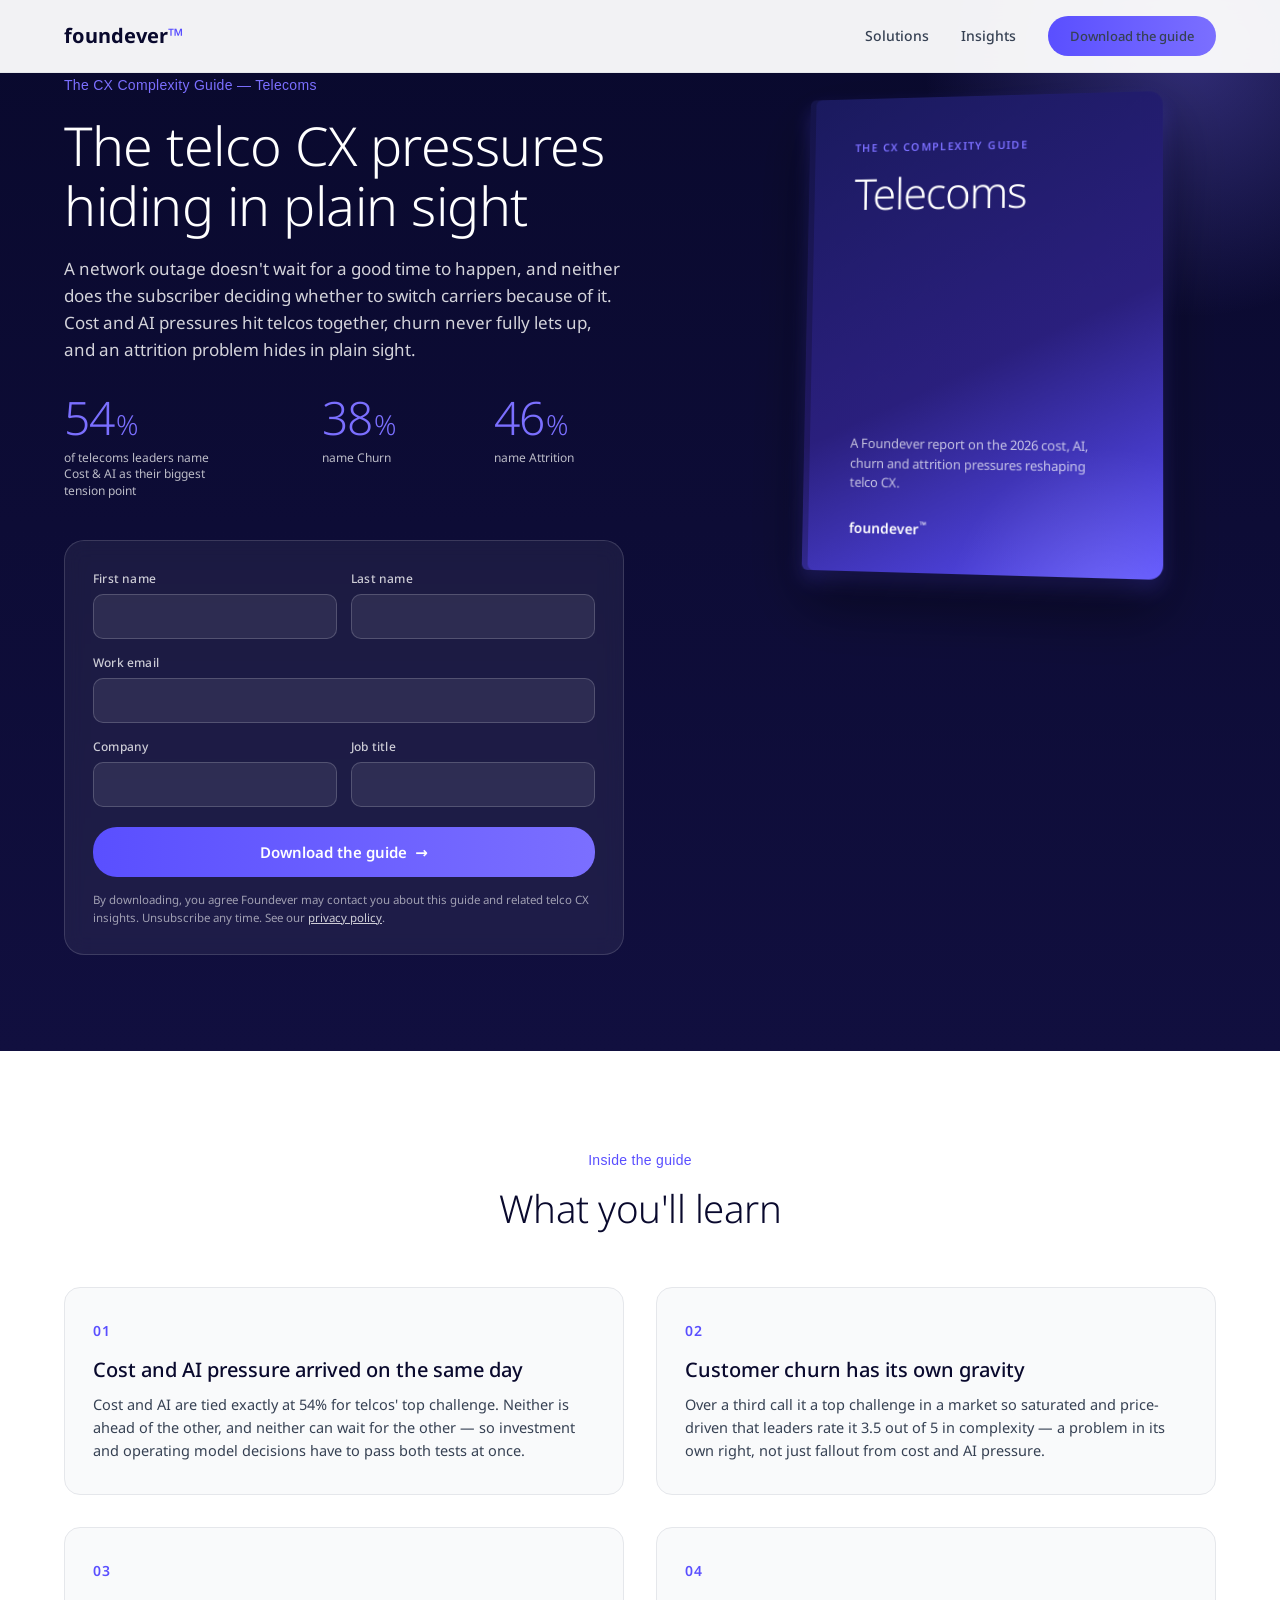
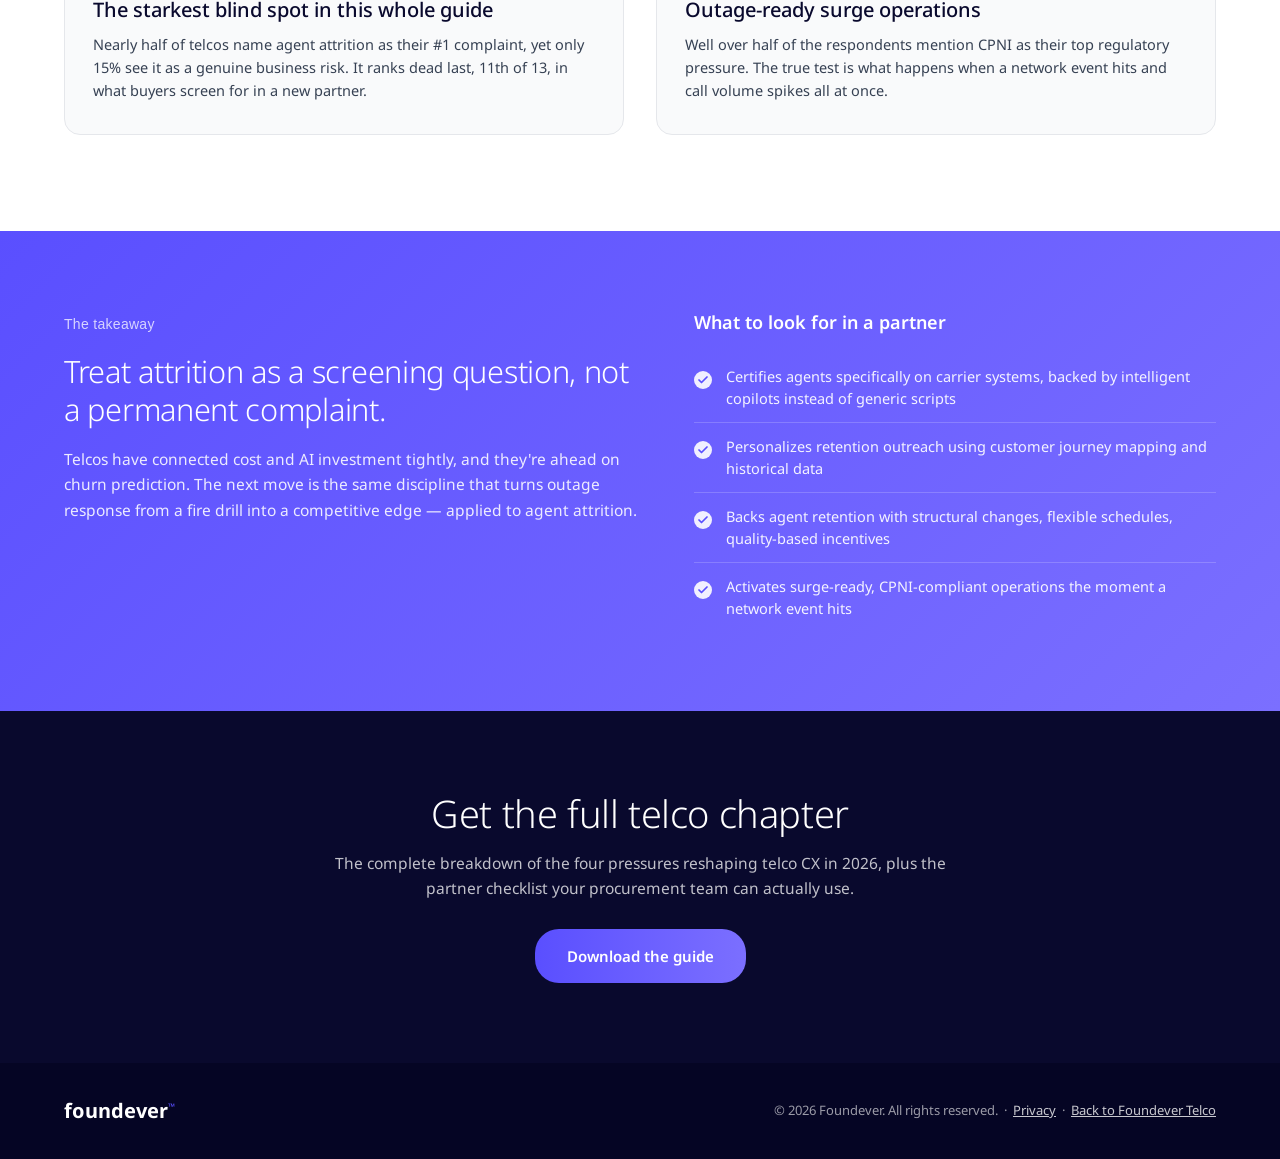
==== guide/index.html @ 36f8e13f "Add /guide/ lead-gen landing page Standalone ebook-style page at /guide/, modeled on perk.com/ebooks" ====
<!DOCTYPE html>
<html lang="en">
<head>
  <meta charset="UTF-8">
  <meta name="viewport" content="width=device-width, initial-scale=1.0">
  <title>The CX Complexity Guide: Telecoms | Foundever</title>
  <meta name="description" content="Download the telecoms chapter of the Foundever CX Complexity Guide — the cost, AI, churn and attrition pressures hiding in plain sight, and what to look for in a CX partner.">

  <link rel="preconnect" href="https://fonts.googleapis.com">
  <link rel="preconnect" href="https://fonts.gstatic.com" crossorigin>
  <link href="https://fonts.googleapis.com/css2?family=Noto+Sans:wght@300;400;500;600;700;800;900&display=swap" rel="stylesheet">
  <link rel="stylesheet" href="../styles.css?v=22">
  <link rel="stylesheet" href="guide.css?v=1">
</head>
<body class="guide-page">

  <!-- Header -->
  <header class="site-header">
    <div class="container">
      <div class="logo"><a href="../">foundever<span>&trade;</span></a></div>
      <nav class="nav-links">
        <a href="../#solutions">Solutions</a>
        <a href="../#insights">Insights</a>
        <a href="#form" class="btn btn-primary" style="padding:10px 22px; font-size:13px;">Download the guide</a>
      </nav>
    </div>
  </header>

  <!-- Hero: split (text + form left, cover right) -->
  <section class="guide-hero">
    <div class="container">
      <div class="guide-hero-grid">

        <div class="guide-hero-text">
          <span class="eyebrow">The CX Complexity Guide — Telecoms</span>
          <h1>The telco CX pressures hiding in plain sight</h1>
          <p class="guide-hero-lede">A network outage doesn't wait for a good time to happen, and neither does the subscriber deciding whether to switch carriers because of it. Cost and AI pressures hit telcos together, churn never fully lets up, and an attrition problem hides in plain sight.</p>

          <div class="guide-stats">
            <div class="guide-stat">
              <div class="guide-stat-num">54<span>%</span></div>
              <div class="guide-stat-lbl">of telecoms leaders name Cost &amp; AI as their biggest tension point</div>
            </div>
            <div class="guide-stat">
              <div class="guide-stat-num">38<span>%</span></div>
              <div class="guide-stat-lbl">name Churn</div>
            </div>
            <div class="guide-stat">
              <div class="guide-stat-num">46<span>%</span></div>
              <div class="guide-stat-lbl">name Attrition</div>
            </div>
          </div>

          <form id="form" class="guide-form" onsubmit="return window.handleGuideSubmit(event);">
            <div class="guide-form-row">
              <label>
                <span>First name</span>
                <input type="text" name="first_name" required autocomplete="given-name">
              </label>
              <label>
                <span>Last name</span>
                <input type="text" name="last_name" required autocomplete="family-name">
              </label>
            </div>
            <label>
              <span>Work email</span>
              <input type="email" name="email" required autocomplete="email">
            </label>
            <div class="guide-form-row">
              <label>
                <span>Company</span>
                <input type="text" name="company" required autocomplete="organization">
              </label>
              <label>
                <span>Job title</span>
                <input type="text" name="title" autocomplete="organization-title">
              </label>
            </div>
            <button type="submit" class="btn btn-primary guide-submit">
              Download the guide
              <span class="guide-submit-arrow">&rarr;</span>
            </button>
            <p class="guide-consent">By downloading, you agree Foundever may contact you about this guide and related telco CX insights. Unsubscribe any time. See our <a href="https://foundever.com/privacy-policy/" target="_blank" rel="noopener">privacy policy</a>.</p>
          </form>

        </div>

        <aside class="guide-cover" aria-hidden="true">
          <div class="guide-cover-stack">
            <div class="guide-cover-art">
              <div class="guide-cover-eyebrow">The CX Complexity Guide</div>
              <div class="guide-cover-title">Telecoms</div>
              <div class="guide-cover-sub">A Foundever report on the 2026 cost, AI, churn and attrition pressures reshaping telco CX.</div>
              <div class="guide-cover-brand">foundever<span>&trade;</span></div>
            </div>
            <div class="guide-cover-shadow"></div>
          </div>
        </aside>

      </div>
    </div>
  </section>

  <!-- Inside the guide -->
  <section class="guide-inside">
    <div class="container">
      <div class="guide-inside-head">
        <span class="eyebrow">Inside the guide</span>
        <h2>What you'll learn</h2>
      </div>
      <div class="guide-inside-grid">

        <article class="guide-pillar">
          <div class="guide-pillar-num">01</div>
          <h3>Cost and AI pressure arrived on the same day</h3>
          <p>Cost and AI are tied exactly at 54% for telcos' top challenge. Neither is ahead of the other, and neither can wait for the other &mdash; so investment and operating model decisions have to pass both tests at once.</p>
        </article>

        <article class="guide-pillar">
          <div class="guide-pillar-num">02</div>
          <h3>Customer churn has its own gravity</h3>
          <p>Over a third call it a top challenge in a market so saturated and price-driven that leaders rate it 3.5 out of 5 in complexity &mdash; a problem in its own right, not just fallout from cost and AI pressure.</p>
        </article>

        <article class="guide-pillar">
          <div class="guide-pillar-num">03</div>
          <h3>The starkest blind spot in this whole guide</h3>
          <p>Nearly half of telcos name agent attrition as their #1 complaint, yet only 15% see it as a genuine business risk. It ranks dead last, 11th of 13, in what buyers screen for in a new partner.</p>
        </article>

        <article class="guide-pillar">
          <div class="guide-pillar-num">04</div>
          <h3>Outage-ready surge operations</h3>
          <p>Well over half of the respondents mention CPNI as their top regulatory pressure. The true test is what happens when a network event hits and call volume spikes all at once.</p>
        </article>

      </div>
    </div>
  </section>

  <!-- Takeaway -->
  <section class="guide-takeaway">
    <div class="container">
      <div class="guide-takeaway-grid">

        <div class="guide-takeaway-left">
          <span class="eyebrow">The takeaway</span>
          <h2>Treat attrition as a screening question, not a permanent complaint.</h2>
          <p>Telcos have connected cost and AI investment tightly, and they're ahead on churn prediction. The next move is the same discipline that turns outage response from a fire drill into a competitive edge &mdash; applied to agent attrition.</p>
        </div>

        <div class="guide-takeaway-right">
          <h3>What to look for in a partner</h3>
          <ul class="guide-check-list">
            <li>Certifies agents specifically on carrier systems, backed by intelligent copilots instead of generic scripts</li>
            <li>Personalizes retention outreach using customer journey mapping and historical data</li>
            <li>Backs agent retention with structural changes, flexible schedules, quality-based incentives</li>
            <li>Activates surge-ready, CPNI-compliant operations the moment a network event hits</li>
          </ul>
        </div>

      </div>
    </div>
  </section>

  <!-- Final CTA -->
  <section class="guide-final-cta">
    <div class="container">
      <div class="guide-final-cta-inner">
        <h2>Get the full telco chapter</h2>
        <p>The complete breakdown of the four pressures reshaping telco CX in 2026, plus the partner checklist your procurement team can actually use.</p>
        <a href="#form" class="btn btn-primary guide-final-btn">Download the guide</a>
      </div>
    </div>
  </section>

  <footer class="guide-footer">
    <div class="container">
      <div class="logo">foundever<span>&trade;</span></div>
      <p>&copy; 2026 Foundever. All rights reserved. &nbsp;&middot;&nbsp; <a href="https://foundever.com/privacy-policy/" target="_blank" rel="noopener">Privacy</a> &nbsp;&middot;&nbsp; <a href="../">Back to Foundever Telco</a></p>
    </div>
  </footer>

  <script>
    // Placeholder submit handler. Replace with real capture (HubSpot, Formspree, etc.)
    // when the lead-capture endpoint is ready.
    window.handleGuideSubmit = function(e){
      e.preventDefault();
      var form = e.target;
      var btn = form.querySelector('.guide-submit');
      btn.disabled = true;
      btn.textContent = 'Preparing your download...';
      setTimeout(function(){
        // Trigger PDF download. Swap the path below for the real asset once it's uploaded.
        var a = document.createElement('a');
        a.href = '../assets/foundever-telco-cx-complexity-guide.pdf';
        a.download = 'Foundever-Telco-CX-Complexity-Guide.pdf';
        document.body.appendChild(a);
        a.click();
        a.remove();
        btn.textContent = 'Downloaded ✓';
        setTimeout(function(){
          btn.disabled = false;
          btn.innerHTML = 'Download the guide <span class="guide-submit-arrow">&rarr;</span>';
        }, 2500);
      }, 400);
      return false;
    };

    // Smooth scroll for in-page anchors
    document.querySelectorAll('a[href^="#"]').forEach(function(link){
      link.addEventListener('click', function(e){
        var t = document.querySelector(link.getAttribute('href'));
        if (t) { e.preventDefault(); t.scrollIntoView({behavior:'smooth', block:'start'}); }
      });
    });
  </script>

</body>
</html>
---- styles.css ----
/* ===== TOKENS ===== */
:root {
  --dark-navy: #09092D;
  --dark-navy-mid: #1A1E3F;
  --purple: #5A4FFF;
  --purple-light: #7B6FFF;
  --purple-bg: rgba(90, 79, 255, 0.1);
  --gray-bg: #F3F4F6;
  --gray-bg-alt: #F9FAFB;
  --gray-medium: #E5E7EB;
  --gray-text: #364153;
  --gray-icon: #4A5565;
  --white: #FFFFFF;
  --radius-card: 16px;
  --radius-btn: 24px;
  --radius-tag: 20px;
  --shadow-card: 0 4px 6px rgba(0,0,0,0.07), 0 10px 15px rgba(0,0,0,0.05);
  --max-width: 996px;
  --font: 'Foundever Sans', 'Noto Sans', 'Calibri', system-ui, -apple-system, sans-serif;
}

/* ===== RESET & BASE ===== */
*, *::before, *::after { box-sizing: border-box; margin: 0; padding: 0; }

html { scroll-behavior: smooth; }

body {
  font-family: var(--font);
  font-size: 16px;
  line-height: 1.6;
  color: var(--gray-text);
  background: var(--white);
  -webkit-font-smoothing: antialiased;
}

img { max-width: 100%; display: block; }
a { color: inherit; text-decoration: none; }
ul { list-style: none; }

.container {
  max-width: var(--max-width);
  margin: 0 auto;
  padding: 0 24px;
}

/* ===== TYPOGRAPHY ===== */
.eyebrow {
  display: inline-block;
  font-family: 'Avenir', 'Avenir Next', 'Nunito', sans-serif;
  font-size: 14px;
  font-weight: 400;
  letter-spacing: 0.3px;
  color: var(--purple);
  margin-bottom: 16px;
  border: none !important;
  background: none !important;
  padding: 0 !important;
  border-radius: 0 !important;
}

h1 { font-size: 44px; font-weight: 800; line-height: 1.1; letter-spacing: -0.5px; }
h2 { font-size: 34px; font-weight: 700; line-height: 1.2; letter-spacing: -0.3px; }
h3 { font-size: 22px; font-weight: 700; line-height: 1.3; }
h4 { font-size: 18px; font-weight: 700; line-height: 1.4; }

.accent {
  background: linear-gradient(90deg, var(--purple), var(--purple-light));
  -webkit-background-clip: text;
  -webkit-text-fill-color: transparent;
  background-clip: text;
}

.placeholder {
  background: rgba(255, 220, 50, 0.25);
  padding: 0 4px;
  border-radius: 3px;
}

/* ===== BUTTONS ===== */
.btn {
  display: inline-flex;
  align-items: center;
  gap: 8px;
  font-family: var(--font);
  font-size: 15px;
  font-weight: 600;
  border: none;
  border-radius: var(--radius-btn);
  padding: 14px 28px;
  cursor: pointer;
  transition: opacity 0.2s, transform 0.2s;
}
.btn:hover { opacity: 0.9; transform: translateY(-1px); }

.btn-primary {
  background: linear-gradient(90deg, var(--purple), var(--purple-light));
  color: var(--white);
}

.btn-outline {
  background: transparent;
  color: var(--white);
  border: 1.5px solid var(--white);
}

.btn-ghost {
  background: rgba(255,255,255,0.08);
  color: var(--white);
  border: 1.5px solid rgba(255,255,255,0.18);
  backdrop-filter: blur(6px);
}
.btn-ghost:hover {
  background: rgba(255,255,255,0.14);
  border-color: rgba(255,255,255,0.3);
  opacity: 1;
}

.hero-cta-group {
  display: flex;
  align-items: center;
  gap: 12px;
  flex-wrap: wrap;
}

.btn-outline-dark {
  background: transparent;
  color: var(--gray-text);
  border: 1.5px solid var(--gray-medium);
}

/* Dark-fill pill (Let's talk on dark or light bg) */
.btn-dark {
  background: var(--dark-navy);
  color: var(--white);
  border: 1px solid rgba(255,255,255,0.10);
  padding: 12px 24px;
  font-size: 14px;
}
.btn-dark:hover { background: var(--dark-navy-mid); opacity: 1; }

.btn .arrow { transition: transform 0.2s; }
.btn:hover .arrow { transform: translateX(3px); }

/* ===== HEADER / NAV ===== */
.site-header {
  position: fixed;
  top: 0;
  left: 0;
  right: 0;
  z-index: 100;
  height: 73px;
  background: rgba(255,255,255,0.95);
  backdrop-filter: blur(12px);
  border-bottom: 1px solid var(--gray-medium);
  display: flex;
  align-items: center;
}

.site-header .container {
  display: flex;
  align-items: center;
  justify-content: space-between;
  width: 100%;
}

.logo {
  font-size: 20px;
  font-weight: 700;
  color: var(--dark-navy);
}

.logo span { color: var(--purple); }

.nav-links {
  display: flex;
  gap: 32px;
  align-items: center;
}

.nav-links a {
  font-size: 14px;
  font-weight: 500;
  color: var(--gray-text);
  transition: color 0.2s;
}
.nav-links a:hover { color: var(--purple); }

/* ===== HERO ===== */
.hero {
  position: relative;
  min-height: 620px;
  height: 80vh;
  max-height: 780px;
  display: flex;
  align-items: center;
  overflow: hidden;
  border-radius: 0;
  padding: 120px 0 80px;
}

/* Full-bleed background image */
.hero-bg {
  position: absolute;
  inset: 0;
  z-index: 0;
}

.hero-bg img {
  width: 100%;
  height: 100%;
  object-fit: cover;
  object-position: center center;
  display: block;
}

/* Gradient overlay — dark left, transparent right */
.hero-overlay {
  position: absolute;
  inset: 0;
  background: linear-gradient(
    90deg,
    rgba(9, 9, 45, 0.92) 0%,
    rgba(9, 9, 45, 0.75) 45%,
    rgba(9, 9, 45, 0.2) 100%
  );
}

.hero-content {
  position: relative;
  z-index: 1;
  max-width: 560px;
  margin-left: 0;
}

.hero .container {
  width: 100%;
  max-width: 1100px;
  margin-left: auto;
  margin-right: auto;
}

.hero .eyebrow {
  color: var(--purple-light);
  margin-bottom: 20px;
}

.hero-eyebrow {
  color: rgba(255,255,255,0.75) !important;
}

.hero-heading-block {
  display: block;
  margin-bottom: 24px;
}

.hero h1 {
  color: var(--white);
  font-size: clamp(36px, 5vw, 56px);
  font-weight: 800;
  line-height: 1.05;
  margin-bottom: 0;
  letter-spacing: -1px;
}

.hero-h2 {
  color: rgba(255,255,255,0.7);
  font-size: clamp(24px, 3vw, 36px);
  font-weight: 400;
  line-height: 1.15;
  margin-bottom: 24px;
  letter-spacing: -0.5px;
}

.hero p {
  color: rgba(255,255,255,0.7);
  font-size: 17px;
  margin-bottom: 36px;
  line-height: 1.7;
  max-width: 480px;
}

/* Hero microcopy below CTA */
.hero-microcopy {
  margin-top: 12px;
  font-size: 10px;
  line-height: 1.5;
  color: rgba(255,255,255,0.22);
  letter-spacing: 0.02em;
  white-space: nowrap;
  transform: scale(0.65);
  transform-origin: left center;
}

/* ===== ROLLING BAR ===== */
.rolling-bar {
  background: var(--gray-bg);
  padding: 14px 0;
  overflow: hidden;
  border-bottom: 1px solid var(--gray-medium);
}

.rolling-bar-track {
  display: flex;
  gap: 0;
  width: max-content;
  animation: marquee 30s linear infinite;
}

.rolling-bar-track:hover { animation-play-state: paused; }

.rolling-bar-item {
  white-space: nowrap;
  font-size: 13px;
  font-weight: 600;
  color: var(--gray-text);
  padding: 0 24px;
  text-transform: uppercase;
  letter-spacing: 0.5px;
}

.rolling-bar-item .separator {
  color: var(--purple);
  margin-right: 24px;
}

@keyframes marquee {
  0% { transform: translateX(0); }
  100% { transform: translateX(-50%); }
}

/* ===== INSURANCE STATS (combined: use cases + scale proof) ===== */
.insurance-stats {
  background: var(--dark-navy);
  padding: 80px 0;
  color: var(--white);
}

.insurance-stats .container {
  max-width: 1100px;
}

/* Top zone: headline + 3 big scale stats in a 4-col grid */
.istats-top {
  display: grid;
  grid-template-columns: 1.3fr 1fr 1fr 1fr;
  gap: 40px;
  align-items: start;
  margin-bottom: 48px;
}

.istats-headline {
  font-size: clamp(24px, 2.6vw, 32px);
  font-weight: 300;
  line-height: 1.2;
  letter-spacing: -0.3px;
  color: var(--white);
  max-width: 360px;
}

.istats-scale-num {
  font-size: clamp(56px, 6vw, 80px);
  font-weight: 300;
  line-height: 1;
  letter-spacing: -2px;
  color: var(--purple-light);
  margin-bottom: 14px;
}

.istats-scale-lbl {
  font-size: 15px;
  line-height: 1.5;
  font-weight: 400;
  color: rgba(255,255,255,0.7);
  max-width: 220px;
}

/* Divider between top and bottom */
.istats-divider {
  height: 1px;
  background: rgba(255,255,255,0.15);
  margin: 0 0 48px;
}

/* Bottom zone: 4 outcome stats, number-left + label-right */
.istats-outcomes {
  display: grid;
  grid-template-columns: repeat(3, 1fr);
  gap: 32px;
  margin-bottom: 48px;
}

.istats-outcome {
  display: flex;
  align-items: flex-start;
  gap: 14px;
}

.istats-outcome-num {
  font-size: clamp(34px, 3.4vw, 44px);
  font-weight: 300;
  line-height: 1;
  letter-spacing: -2px;
  color: var(--purple-light);
  flex-shrink: 0;
  white-space: nowrap;
}

.istats-outcome-lbl {
  font-size: 13px;
  line-height: 1.5;
  font-weight: 400;
  color: rgba(255,255,255,0.7);
}

.insurance-stats .stats-cta {
  text-align: center;
  margin-top: 0;
}

.stats-cta {
  text-align: center;
  margin-top: 36px;
}

@media (max-width: 768px) {
  .istats-top {
    grid-template-columns: 1fr;
    gap: 32px;
  }
  .istats-headline { max-width: none; }
  .istats-outcomes {
    grid-template-columns: repeat(2, 1fr);
    gap: 28px 20px;
  }
}

/* ===== SOLUTIONS ===== */
.solutions {
  padding: 80px 0;
  background: var(--white);
  overflow: hidden;
}

.solutions-header {
  margin-bottom: 20px;
  text-align: center;
}

.solutions-header .eyebrow { margin-bottom: 12px; }

.solutions-header h2 {
  color: var(--dark-navy);
  margin-bottom: 8px;
  max-width: 100%;
  white-space: nowrap;
}

.solutions-header p {
  color: var(--gray-text);
  font-size: 15px;
  white-space: nowrap;
  max-width: none;
  line-height: 1.6;
}

/* -- Underline Tab Navigation -- */
.sol-tabs-wrapper {
  margin-bottom: 28px;
}

.sol-bar {
  display: flex;
  gap: 0;
  overflow-x: auto;
  -ms-overflow-style: none;
  scrollbar-width: none;
  border-bottom: 1px solid rgba(0,0,0,0.1);
}
.sol-bar::-webkit-scrollbar { display: none; }

.sol-bar-item {
  flex: 1;
  display: flex;
  align-items: center;
  justify-content: center;
  padding: 12px 22px;
  background: none;
  border: none;
  border-bottom: 2px solid transparent;
  margin-bottom: -1px;
  cursor: pointer;
  transition: all 0.2s ease;
  white-space: nowrap;
  font-family: var(--font);
  font-size: 14px;
  font-weight: 500;
  color: rgba(9, 9, 45, 0.4);
}

.sol-bar-item:hover { color: var(--dark-navy); }

.sol-bar-item.active {
  color: var(--dark-navy);
  font-weight: 600;
  border-bottom-color: var(--purple);
}

.sol-bar-item:first-child { padding-left: 28px; }

/* -- Cards: photo LEFT, content RIGHT -- */
.sol-card {
  display: none;
  grid-template-columns: 400px 1fr;
  background: var(--dark-navy);
  border-radius: 20px;
  overflow: hidden;
  min-height: 420px;
  animation: solCardIn 0.25s ease forwards;
}
.sol-card.visible { display: grid; }

@keyframes solCardIn {
  from { opacity: 0; transform: translateY(6px); }
  to   { opacity: 1; transform: translateY(0); }
}

/* Left — photo */
.sol-card-photo {
  position: relative;
  overflow: hidden;
  min-height: 420px;
  background: var(--dark-navy);
}

.sol-card-photo img {
  width: 100%;
  height: 100%;
  object-fit: cover;
  object-position: center top;
  display: block;
}

/* Right — content */
.sol-card-content {
  padding: 44px;
  display: flex;
  flex-direction: column;
  justify-content: space-between;
}

.sol-card-eyebrow {
  display: inline-block;
  font-family: 'Avenir', 'Avenir Next', 'Nunito', sans-serif;
  font-size: 13px;
  font-weight: 400;
  color: rgba(255,255,255,0.5);
  letter-spacing: 0.3px;
  margin-bottom: 14px;
  border: none;
  background: none;
  padding: 0;
  border-radius: 0;
  text-transform: none;
}

.sol-card-title {
  font-size: 21px;
  font-weight: 700;
  color: var(--white);
  font-family: var(--font);
  margin-bottom: 10px;
  line-height: 1.25;
}

.sol-card-desc {
  font-size: 13.5px;
  color: rgba(255,255,255,0.45);
  line-height: 1.7;
  margin-bottom: 28px;
  font-family: var(--font);
}

/* Pill tags */
.sol-pills-wrap {
  display: flex;
  flex-wrap: wrap;
  gap: 8px;
  margin-bottom: 36px;
}

.sol-pill {
  display: inline-flex;
  align-items: center;
  padding: 7px 15px;
  border-radius: 100px;
  background: rgba(255,255,255,0.06);
  border: 1px solid rgba(255,255,255,0.1);
  font-size: 12.5px;
  font-family: var(--font);
  color: rgba(255,255,255,0.7);
  white-space: nowrap;
  transition: background 0.15s, border-color 0.15s, color 0.15s;
}
.sol-pill:hover {
  background: rgba(90,79,255,0.25);
  border-color: rgba(90,79,255,0.5);
  color: var(--white);
}

/* CTA */
.sol-card-cta {
  display: inline-flex;
  align-items: center;
  gap: 8px;
  padding: 11px 24px;
  border-radius: 100px;
  border: 1.5px solid rgba(255,255,255,0.35);
  background: transparent;
  color: var(--white);
  font-size: 14px;
  font-weight: 600;
  font-family: var(--font);
  text-decoration: none;
  align-self: flex-start;
  transition: border-color 0.2s, gap 0.2s;
}
.sol-card-cta:hover {
  border-color: rgba(255,255,255,0.7);
  gap: 12px;
}

/* Responsive */
@media (max-width: 900px) {
  .sol-card, .sol-card.visible { grid-template-columns: 1fr; display: flex; flex-direction: column; }
  .sol-card-photo { min-height: 220px; }
  .sol-card-content { padding: 32px 24px; }
}

/* ===== CASE STUDY / BETTER BY DESIGN ===== */
.case-study {
  background: linear-gradient(135deg, var(--dark-navy) 0%, var(--dark-navy-mid) 50%, var(--dark-navy) 100%);
  padding: 60px 0;
  overflow: hidden;
  position: relative;
}

.case-study .hero-circle-1 {
  width: 400px;
  height: 400px;
  top: auto;
  bottom: -100px;
  left: -100px;
}

.case-study .hero-circle-2 {
  width: 500px;
  height: 500px;
  top: -150px;
  right: -100px;
}

.case-study-inner {
  position: relative;
  z-index: 1;
  display: grid;
  grid-template-columns: 1fr 1fr;
  gap: 60px;
  align-items: center;
}

.case-study-eyebrow {
  display: inline-block;
  font-family: 'Avenir', 'Avenir Next', 'Nunito', sans-serif;
  font-size: 14px;
  font-weight: 400;
  letter-spacing: 0.3px;
  color: rgba(255,255,255,0.7);
  margin-bottom: 14px;
}

.case-study-text h2 {
  color: var(--white);
  margin-bottom: 16px;
}

.case-study-text p {
  color: rgba(255,255,255,0.7);
  font-size: 16px;
  margin-bottom: 28px;
  line-height: 1.7;
}

.case-study-eyebrow--results {
  display: inline-block;
  margin: 4px 0 18px;
  padding: 6px 14px;
  background: rgba(0, 0, 0, 0.05);
  border-radius: 999px;
  text-transform: uppercase;
  font-size: 11px;
  letter-spacing: 1.4px;
  font-weight: 600;
  color: rgba(26, 29, 58, 0.7);
}

.case-results {
  display: grid;
  grid-template-columns: repeat(3, 1fr);
  gap: 32px 28px;
  margin: 8px 0 36px;
}

.case-result-num {
  font-size: clamp(36px, 4vw, 48px);
  font-weight: 600;
  line-height: 1;
  letter-spacing: -1.5px;
  color: var(--purple-light);
  margin-bottom: 8px;
}

.case-result-lbl {
  font-size: 14px;
  color: rgba(255, 255, 255, 0.7);
  line-height: 1.4;
}

.case-study.case-study--light .case-result-num {
  color: var(--purple-light);
}

@media (max-width: 600px) {
  .case-results { grid-template-columns: repeat(2, 1fr); }
}

.case-study.case-study--light .case-result-lbl {
  color: var(--gray-text);
}

.case-study-image {
  background: linear-gradient(135deg, rgba(90,79,255,0.2), rgba(123,111,255,0.1));
  border-radius: var(--radius-card);
  height: 320px;
  display: flex;
  align-items: center;
  justify-content: center;
  border: 1px solid rgba(255,255,255,0.1);
}

.case-study-image span {
  color: rgba(255,255,255,0.3);
  font-size: 14px;
}

/* Light variant: gray bg, dark text, no decorative circles */
.case-study.case-study--light {
  background: var(--gray-bg);
  padding: 100px 0;
}
.case-study.case-study--light .case-study-text h2 {
  color: var(--purple-light);
  font-size: clamp(32px, 3.4vw, 44px);
  font-weight: 700;
  line-height: 1.15;
}
.case-study.case-study--light .case-study-text p { color: var(--gray-text); }
.case-study.case-study--light .case-study-image {
  background: transparent;
  border: none;
  height: 420px;
  border-radius: 60% 40% 55% 45% / 45% 55% 45% 55%;
  overflow: hidden;
}
.case-study.case-study--light .case-study-image img {
  border-radius: 0 !important;
}

/* Green CTA used inside the case study */
.case-study .btn-success {
  display: inline-flex;
  align-items: center;
  gap: 8px;
  padding: 14px 26px;
  background: #8af0bf;
  color: #1a1d3a;
  font-weight: 600;
  font-size: 15px;
  border-radius: 999px;
  border: none;
  text-decoration: none;
  transition: background 0.2s, transform 0.1s;
}
.case-study .btn-success:hover { background: #6fe7ad; }
.case-study .btn-success:active { transform: translateY(1px); }
.case-study .btn-success .arrow { transition: transform 0.2s; }
.case-study .btn-success:hover .arrow { transform: translateX(3px); }

/* ===== MID-PAGE CTA (drives to Gap Map assessment) ===== */
.cta-mid {
  background: var(--dark-navy);
  padding: 56px 0;
  position: relative;
  overflow: hidden;
}
.cta-mid-inner {
  max-width: 720px;
  margin: 0 auto;
  text-align: center;
  position: relative;
  z-index: 1;
}
.cta-mid-btn {
  display: inline-flex;
  align-items: center;
  gap: 8px;
}
.cta-mid-btn .arrow { transition: transform 0.2s; }
.cta-mid-btn:hover .arrow { transform: translateX(3px); }
@media (max-width: 640px) {
  .cta-mid { padding: 44px 0; }
}

/* ===== WHY FOUNDEVER ===== */
.why-foundever {
  background: var(--white);
  padding: 48px 0 96px;
}
.why-foundever .eyebrow {
  display: block;
  margin-bottom: 14px;
  letter-spacing: 1.2px;
  text-align: center;
}
.why-foundever-title {
  font-size: clamp(28px, 3vw, 40px);
  font-weight: 700;
  color: var(--dark-navy);
  line-height: 1.2;
  letter-spacing: -0.3px;
  max-width: 760px;
  margin: 0 auto 56px;
  text-align: center;
}
.why-grid {
  display: grid;
  grid-template-columns: repeat(3, 1fr);
  gap: 48px;
}
.why-pillar {
  display: flex;
  flex-direction: column;
  padding: 0;
  background: transparent;
  border: none;
  border-radius: 0;
  text-align: left;
  cursor: pointer;
  font-family: inherit;
  align-self: start;
}
.why-pillar-icon {
  width: 48px;
  height: 48px;
  display: block;
  margin: 0 auto 24px;
  color: var(--dark-navy);
}
.why-pillar-head {
  display: flex;
  justify-content: space-between;
  align-items: flex-start;
  gap: 16px;
  border-top: 2px solid var(--purple);
  padding-top: 20px;
}
.why-pillar-title {
  display: block;
  font-size: clamp(18px, 1.8vw, 22px);
  font-weight: 700;
  color: var(--dark-navy);
  line-height: 1.3;
  flex: 1;
}
.why-pillar-toggle {
  font-size: 28px;
  font-weight: 300;
  color: var(--purple);
  line-height: 1;
  margin-top: 2px;
  transition: transform 0.25s ease;
}
.why-pillar[aria-expanded="true"] .why-pillar-toggle {
  transform: rotate(45deg);
}
.why-pillar-desc {
  max-height: 0;
  overflow: hidden;
  opacity: 0;
  font-size: 16px;
  color: var(--gray-text);
  line-height: 1.6;
  transition: max-height 0.35s ease, opacity 0.3s ease, margin-top 0.3s ease;
}
.why-pillar[aria-expanded="true"] .why-pillar-desc {
  max-height: 220px;
  opacity: 1;
  margin-top: 14px;
}
.why-pillar:focus-visible {
  outline: 2px solid var(--purple-light);
  outline-offset: 4px;
}

@media (max-width: 768px) {
  .why-foundever { padding: 56px 0; }
  .why-grid { grid-template-columns: 1fr; gap: 28px; }
}

/* ===== WHO WE SERVE (photo left, accordion right) ===== */
.who-we-serve {
  background: var(--white);
  padding: 56px 0 96px;
}
.who-we-layout {
  display: grid;
  grid-template-columns: 1.2fr 1fr;
  gap: 56px;
  align-items: stretch;
}
.who-we-photo {
  border-radius: var(--radius-card);
  overflow: hidden;
  background: var(--gray-bg);
  min-height: 520px;
}
.who-we-photo img {
  width: 100%;
  height: 100%;
  object-fit: cover;
  display: block;
}
.who-we-text {
  display: flex;
  flex-direction: column;
  justify-content: center;
}
.who-we-text .eyebrow {
  display: block;
  margin-bottom: 14px;
  text-align: left;
}
.who-we-title {
  font-size: clamp(28px, 3vw, 40px);
  font-weight: 700;
  color: var(--dark-navy);
  line-height: 1.2;
  letter-spacing: -0.3px;
  margin: 0 0 32px;
}
.serve-stack {
  display: flex;
  flex-direction: column;
}
.serve-segment {
  display: flex;
  flex-direction: column;
  background: transparent;
  border: none;
  border-top: 1px solid rgba(9, 9, 45, 0.12);
  border-radius: 0;
  padding: 20px 0;
  cursor: pointer;
  font-family: inherit;
  text-align: left;
}
.serve-segment:last-child {
  border-bottom: 1px solid rgba(9, 9, 45, 0.12);
}
.serve-segment-head {
  display: flex;
  justify-content: space-between;
  align-items: flex-start;
  gap: 16px;
  border-bottom: none;
  padding-bottom: 0;
}
.serve-segment-vp {
  font-size: clamp(17px, 1.5vw, 20px);
  font-weight: 500;
  color: var(--dark-navy);
  line-height: 1.35;
  margin: 0;
  flex: 1;
}
.serve-segment-toggle {
  font-size: 26px;
  font-weight: 300;
  color: var(--purple);
  line-height: 1;
  margin-top: 2px;
  transition: transform 0.25s ease;
}
.serve-segment[aria-expanded="true"] .serve-segment-toggle {
  transform: rotate(45deg);
}
.serve-segment-body {
  max-height: 0;
  overflow: hidden;
  opacity: 0;
  transition: max-height 0.35s ease, opacity 0.3s ease, padding-top 0.3s ease;
}
.serve-segment[aria-expanded="true"] .serve-segment-body {
  max-height: 360px;
  opacity: 1;
  padding-top: 14px;
}
.serve-segment-types {
  font-size: 12.5px;
  color: rgba(9, 9, 45, 0.55);
  font-weight: 500;
  letter-spacing: 0.3px;
  line-height: 1.4;
  margin: 0 0 10px;
}
.serve-segment-num {
  font-size: 12px;
  font-weight: 500;
  color: rgba(9, 9, 45, 0.4);
  letter-spacing: 0.5px;
  align-self: flex-start;
  margin-top: 6px;
}
.serve-segment[aria-expanded="true"] {
  background: rgba(90, 79, 255, 0.04);
}
.serve-segment[aria-expanded="true"] .serve-segment-vp {
  font-weight: 600;
}
.serve-segment-services {
  font-size: 14px;
  line-height: 1.6;
  color: var(--gray-text);
  margin: 0;
}
.serve-segment:focus-visible {
  outline: 2px solid var(--purple-light);
  outline-offset: 4px;
}

@media (max-width: 900px) {
  .who-we-layout { grid-template-columns: 1fr; gap: 32px; }
  .who-we-photo { min-height: 280px; }
}
@media (max-width: 768px) {
  .who-we-serve { padding: 48px 0 64px; }
}

/* ===== INSIGHTS ===== */
.insights {
  padding: 80px 0;
  background: var(--white);
}

.insights .eyebrow { margin-bottom: 12px; }

.insights h2 {
  color: var(--dark-navy);
  margin-bottom: 48px;
}

.insights-grid {
  display: grid;
  grid-template-columns: 1fr 1fr;
  gap: 28px;
}

.insight-card {
  border: 1px solid var(--gray-medium);
  border-radius: var(--radius-card);
  overflow: hidden;
  transition: box-shadow 0.2s, transform 0.2s;
}

.insight-card:hover {
  box-shadow: var(--shadow-card);
  transform: translateY(-2px);
}

.insight-image {
  height: 180px;
  background: var(--gray-bg);
}

.insight-body {
  padding: 24px;
}

.insight-category {
  display: inline-block;
  font-size: 12px;
  font-weight: 600;
  color: var(--purple);
  background: var(--purple-bg);
  border-radius: var(--radius-tag);
  padding: 4px 12px;
  margin-bottom: 12px;
}

.insight-card h4 {
  color: var(--dark-navy);
  margin-bottom: 8px;
}

.insight-card p {
  font-size: 14px;
  color: var(--gray-icon);
  margin-bottom: 16px;
  line-height: 1.6;
}

.insight-author {
  display: flex;
  align-items: center;
  gap: 10px;
  margin-bottom: 16px;
}

.insight-avatar {
  width: 36px;
  height: 36px;
  border-radius: 50%;
  background: var(--purple-light);
  color: var(--white);
  font-size: 12px;
  font-weight: 600;
  display: flex;
  align-items: center;
  justify-content: center;
  flex-shrink: 0;
}

.insight-author-name {
  font-size: 13px;
  font-weight: 600;
  color: var(--dark-navy);
  line-height: 1.3;
}

.insight-author-role {
  font-size: 12px;
  color: var(--gray-icon);
  line-height: 1.3;
}

.insight-link {
  display: inline-flex;
  align-items: center;
  gap: 6px;
  font-size: 14px;
  font-weight: 600;
  color: var(--purple);
}
.insight-link:hover { gap: 10px; }

/* ===== FINAL CTA ===== */
.final-cta {
  background: var(--dark-navy);
  padding: 100px 0;
  text-align: center;
  position: relative;
  overflow: hidden;
}

/* Decorative outline circles */
.cta-circle {
  position: absolute;
  border-radius: 50%;
  border: 1.5px solid rgba(100, 90, 255, 0.4);
  pointer-events: none;
}
.cta-circle-1 {
  width: 580px; height: 580px;
  top: -160px; left: -60px;
}
.cta-circle-2 {
  width: 680px; height: 680px;
  top: -200px; left: 50%;
  transform: translateX(-50%);
}
.cta-circle-3 {
  width: 540px; height: 540px;
  top: -100px; right: -80px;
}

.final-cta-content {
  position: relative;
  z-index: 1;
  max-width: 600px;
  margin: 0 auto;
}

.final-cta h1 {
  color: var(--white);
  font-size: 40px;
  font-weight: 800;
  line-height: 1.1;
  letter-spacing: -0.5px;
  margin-bottom: 16px;
}

.final-cta p {
  color: rgba(255,255,255,0.6);
  margin-bottom: 36px;
  font-size: 17px;
  line-height: 1.6;
  max-width: 480px;
  margin-left: auto;
  margin-right: auto;
}

.final-cta-btns {
  display: flex;
  gap: 12px;
  justify-content: center;
  flex-wrap: wrap;
}

.btn-cta-primary {
  background: var(--white);
  color: var(--dark-navy);
  font-weight: 600;
  font-size: 15px;
  font-family: var(--font);
  padding: 14px 28px;
  border-radius: var(--radius-btn);
  border: none;
  cursor: pointer;
  display: inline-flex;
  align-items: center;
  gap: 8px;
  transition: all 0.25s ease;
  text-decoration: none;
}
.btn-cta-primary:hover {
  background: rgba(255,255,255,0.88);
  transform: translateY(-1px);
}

.btn-cta-outline {
  background: transparent;
  color: var(--white);
  font-weight: 600;
  font-size: 15px;
  font-family: var(--font);
  padding: 14px 28px;
  border-radius: var(--radius-btn);
  border: 1.5px solid rgba(255,255,255,0.35);
  display: inline-flex;
  align-items: center;
  gap: 8px;
  transition: all 0.25s ease;
  text-decoration: none;
}
.btn-cta-outline:hover {
  border-color: rgba(255,255,255,0.7);
  transform: translateY(-1px);
}

/* ===== FOOTER ===== */
.site-footer {
  background: var(--dark-navy);
  padding: 60px 0 0;
  border-top: 1px solid rgba(255,255,255,0.08);
}

.footer-top {
  display: grid;
  grid-template-columns: 1fr 2fr;
  gap: 60px;
  padding-bottom: 40px;
}

.footer-brand .logo {
  color: var(--white);
  margin-bottom: 12px;
}

.footer-tagline {
  font-size: 14px;
  color: rgba(255,255,255,0.5);
  line-height: 1.6;
  margin-bottom: 20px;
}

.social-icons {
  display: flex;
  gap: 12px;
}

.social-icon {
  width: 36px;
  height: 36px;
  border-radius: 50%;
  border: 1px solid rgba(255,255,255,0.15);
  display: flex;
  align-items: center;
  justify-content: center;
  transition: border-color 0.2s, background 0.2s;
}

.social-icon:hover {
  border-color: var(--purple);
  background: rgba(90,79,255,0.1);
}

.social-icon svg {
  width: 16px;
  height: 16px;
  color: rgba(255,255,255,0.6);
}

.footer-columns {
  display: grid;
  grid-template-columns: repeat(3, 1fr);
  gap: 32px;
}

.footer-column h4 {
  color: var(--white);
  font-size: 14px;
  font-weight: 600;
  margin-bottom: 16px;
}

.footer-column a {
  display: block;
  font-size: 13px;
  color: rgba(255,255,255,0.5);
  padding: 4px 0;
  transition: color 0.2s;
}
.footer-column a:hover { color: var(--white); }

.footer-bottom {
  border-top: 1px solid rgba(255,255,255,0.08);
  padding: 20px 0;
  display: flex;
  justify-content: space-between;
  align-items: center;
}

.footer-copyright {
  font-size: 12px;
  color: rgba(255,255,255,0.35);
}

.footer-bottom-links {
  display: flex;
  gap: 24px;
}

.footer-bottom-links a {
  font-size: 12px;
  color: rgba(255,255,255,0.35);
  transition: color 0.2s;
}
.footer-bottom-links a:hover { color: rgba(255,255,255,0.7); }

/* ===== RESPONSIVE ===== */
@media (max-width: 768px) {
  h1 { font-size: 32px; }
  h2 { font-size: 26px; }
  h3 { font-size: 20px; }

  .hero { padding: 120px 0 80px; min-height: auto; border-radius: 0 0 32px 32px; }
  .hero-content { max-width: 100%; }

  .case-study-inner { grid-template-columns: 1fr; gap: 32px; }
  .case-study-image { height: 200px; }

  .insights-grid { grid-template-columns: 1fr; }

  .cta-form { flex-direction: column; }

  .footer-top { grid-template-columns: 1fr; gap: 32px; }
  .footer-columns { grid-template-columns: 1fr 1fr; }
  .footer-bottom { flex-direction: column; gap: 12px; text-align: center; }

  .nav-links { display: none; }
}


/* ===== FINAL CTA — video + Let's talk ===== */
.cta-video-block {
  position: relative;
  z-index: 1;
  max-width: 820px;
  margin: 0 auto;
  text-align: center;
  color: #ffffff;
}
.cta-video-eyebrow {
  display: inline-block;
  font-size: 12px;
  font-weight: 600;
  letter-spacing: 1.2px;
  text-transform: uppercase;
  color: #a5aaff;
  margin: 0 0 14px;
}
.cta-video-title {
  font-size: clamp(28px, 4vw, 44px);
  font-weight: 800;
  color: #ffffff;
  letter-spacing: -0.8px;
  line-height: 1.1;
  margin: 0 0 18px;
}
.cta-video-desc {
  font-size: 17px;
  line-height: 1.65;
  color: rgba(255, 255, 255, 0.75);
  max-width: 640px;
  margin: 0 auto 32px;
}
.cta-video-wrap {
  position: relative;
  width: 100%;
  border-radius: 16px;
  overflow: hidden;
  background: #000;
  box-shadow: 0 24px 60px rgba(0, 0, 0, 0.35);
  margin: 0 0 36px;
}
.cta-video {
  display: block;
  width: 100%;
  height: auto;
  aspect-ratio: 16 / 9;
  object-fit: cover;
  background: #000;
}
.cta-video-cta {
  display: flex;
  justify-content: center;
}
@media (max-width: 640px) {
  .cta-video-wrap { border-radius: 12px; }
  .cta-video-desc { font-size: 15.5px; }
}


/* ===== SOLUTIONS: accordion with SME video (lifted from insurance /seo/) ===== */
.sol-acc { background: var(--gray-bg); padding: 80px 0; }
.sol-acc-grid { display: grid; grid-template-columns: 400px minmax(0, 1fr); gap: 56px; align-items: start; }
.sol-acc .solutions-header { margin-bottom: 44px; text-align: left; }
.sol-acc .solutions-header h2 { white-space: normal; font-size: clamp(26px, 2.6vw, 34px); font-weight: 300; line-height: 1.2; margin-bottom: 18px; }
.sol-acc .solutions-header p { white-space: normal; font-size: 16px; line-height: 1.6; max-width: none; }
.sol-acc-list-wrap { display: flex; flex-direction: column; }
.sol-acc-item { border-top: 1px solid var(--gray-medium); display: flex; flex-direction: column; }
.sol-acc-item:last-child { border-bottom: 1px solid var(--gray-medium); }
.sol-acc-head { margin: 0; }
.sol-acc-btn { width: 100%; background: none; border: 0; font: inherit; text-align: left; cursor: pointer; display: flex; justify-content: space-between; align-items: center; gap: 16px; padding: 22px 0; color: var(--dark-navy); }
.is-open > .sol-acc-head .sol-acc-btn { padding-bottom: 10px; }
.sol-acc-txt { display: flex; flex-direction: column; gap: 6px; }
.sol-acc-label { font-size: 12px; font-weight: 600; letter-spacing: 0.12em; text-transform: uppercase; color: var(--purple); }
.sol-acc-headline { font-size: clamp(19px, 1.7vw, 24px); font-weight: 400; line-height: 1.25; letter-spacing: -0.2px; }
.sol-acc-btn::after { content: ""; flex-shrink: 0; width: 9px; height: 9px; border-right: 2px solid var(--purple); border-bottom: 2px solid var(--purple); transform: rotate(45deg) translateY(-3px); transition: transform 0.2s ease; }
.is-open > .sol-acc-head .sol-acc-btn::after { transform: rotate(-135deg) translateY(-3px); }
.sol-acc-btn:focus-visible { outline: 2px solid var(--purple); outline-offset: 4px; border-radius: 4px; }
.sol-acc-body[hidden] { display: none; }
.is-open > .sol-acc-body { display: block; }
.sol-acc-item.is-open { flex: 1 1 auto; }
.sol-acc-panel { padding: 0 0 20px; max-width: 500px; animation: solIn 0.25s ease; }
@keyframes solIn { from { opacity: 0; transform: translateY(-6px); } to { opacity: 1; transform: none; } }
@media (prefers-reduced-motion: reduce) { .sol-acc-panel { animation: none; } }
.sol-acc-desc { font-size: 14px; line-height: 1.5; color: #5B6270; margin: 0 0 8px; }
.sol-acc-list { font-size: 13px; line-height: 1.5; font-weight: 400; color: var(--gray-text); margin: 0; }
.sol-acc-video { border-radius: 16px; overflow: hidden; background: var(--dark-navy); position: relative; margin: 0; height: auto; aspect-ratio: 4 / 5; box-shadow: 0 10px 30px rgba(9,9,45,0.12); }
.sol-acc-video video { display: block; width: 100%; height: 100%; object-fit: cover; }
.sol-acc-video.is-playing .sol-play { display: none; }
.sol-play { position: absolute; right: 14px; bottom: 14px; height: 44px; padding: 0 18px 0 14px; border-radius: 999px; border: 0; background: rgba(255,255,255,0.96); color: var(--dark-navy); display: inline-flex; align-items: center; gap: 8px; font: inherit; font-size: 14px; font-weight: 600; cursor: pointer; box-shadow: 0 6px 18px rgba(0,0,0,0.3); transition: transform 0.15s ease; }
.sol-play svg { color: var(--purple); }
.sol-play:hover { transform: scale(1.04); }
.sol-play:focus-visible { outline: 3px solid var(--purple-light); outline-offset: 3px; }
@media (max-width: 860px) {
  .sol-acc-grid { grid-template-columns: 1fr; gap: 32px; }
  .sol-acc-video { height: auto; max-width: 400px; margin: 0 auto; }
  .sol-acc-video video { height: auto; aspect-ratio: 4 / 5; }
  .sol-acc .solutions-header { margin-bottom: 32px; }
  .sol-acc { padding: 56px 0; }
  .sol-acc-headline { font-size: 20px; }
}

/* ===== CASE STUDIES carousel (lifted from insurance /seo/) ===== */
.cases { background: var(--white); padding: 88px 0 72px; }
.cases-head { text-align: center; margin-bottom: 44px; }
.cases .eyebrow { margin-bottom: 12px; }
.cases h2 { font-size: clamp(26px, 3vw, 36px); font-weight: 300; line-height: 1.2; color: var(--dark-navy); margin: 0; }
.cs-carousel { position: relative; }
.cs-track { list-style: none; margin: 0; padding: 0; display: flex; overflow-x: auto; scroll-snap-type: x mandatory; scroll-behavior: smooth; scrollbar-width: none; border-radius: 24px; }
.cs-track::-webkit-scrollbar { display: none; }
.cs-track:focus-visible { outline: 2px solid var(--purple); outline-offset: 4px; }
.cs-slide { flex: 0 0 100%; scroll-snap-align: start; display: flex; }
.cs-card { flex: 1 1 auto; display: grid; grid-template-columns: 1fr 1fr; min-height: 380px; background: var(--gray-bg); }
.cs-text { padding: 48px 48px 48px 56px; display: flex; flex-direction: column; justify-content: center; align-items: flex-start; }
.cs-label { font-size: 14px; color: var(--gray-text); margin: 0 0 22px; }
.cs-text h3 { font-size: clamp(24px, 2.6vw, 32px); font-weight: 400; line-height: 1.2; letter-spacing: -0.3px; color: var(--dark-navy); margin: 0 0 32px; }
.cs-img { position: relative; min-height: 240px; }
.cs-img img { position: absolute; inset: 0; width: 100%; height: 100%; object-fit: cover; display: block; }
.cs-arrow { position: absolute; top: 50%; transform: translateY(-50%); z-index: 2; width: 44px; height: 44px; border-radius: 50%; border: 0; background: var(--purple); color: #fff; display: flex; align-items: center; justify-content: center; cursor: pointer; box-shadow: 0 4px 14px rgba(90,79,255,0.35); transition: background 0.15s ease, opacity 0.15s ease; }
.cs-arrow:hover { background: #4a3fe6; }
.cs-arrow:focus-visible { outline: 3px solid var(--purple-light); outline-offset: 3px; }
.cs-arrow[disabled] { opacity: 0.35; cursor: default; }
.cs-prev { left: -22px; }
.cs-next { right: -22px; }
.cs-dots { display: flex; justify-content: center; gap: 8px; margin-top: 24px; }
.cs-dot { width: 8px; height: 8px; padding: 0; border-radius: 50%; border: 0; background: var(--gray-medium); cursor: pointer; transition: background 0.15s ease, transform 0.15s ease; }
.cs-dot.is-active { background: var(--purple); transform: scale(1.25); }
@media (max-width: 860px) {
  .cs-card { grid-template-columns: 1fr; min-height: 0; }
  .cs-img { order: -1; height: 200px; min-height: 0; }
  .cs-text { padding: 28px 24px 32px; }
  .cs-prev { left: 8px; top: 100px; }
  .cs-next { right: 8px; top: 100px; }
  .cases { padding: 56px 0 48px; }
}

/* Make .final-cta h2 inherit the same style as the previous h1 */
.final-cta h2 {
  color: var(--white);
  font-size: 40px;
  font-weight: 800;
  line-height: 1.1;
  letter-spacing: -0.5px;
  margin: 0 0 16px;
}

/* ===== Hero light-weight H1 (match insurance /seo/) ===== */
.hero h1.hero-h1-light {
  font-size: clamp(28px, 3.6vw, 48px);
  font-weight: 300;
  line-height: 1.15;
  letter-spacing: -0.5px;
  margin-bottom: 0;
  text-wrap: balance;
}
@media (max-width: 700px) { .br-wide { display: none; } }
---- guide/guide.css ----
/* ===== Guide (lead-gen) page — extends the main site's base ===== */

body.guide-page { background: var(--white); }

/* Header overrides for this page */
.guide-page .site-header .logo a { color: inherit; text-decoration: none; }

.guide-page .container { max-width: 1200px; }

/* ===== HERO ===== */
.guide-hero {
  background: linear-gradient(180deg, var(--dark-navy) 0%, #110F3F 100%);
  color: var(--white);
  padding: 72px 0 96px;
  position: relative;
  overflow: hidden;
}
.guide-hero::before {
  content: "";
  position: absolute;
  top: -220px;
  right: -180px;
  width: 540px;
  height: 540px;
  background: radial-gradient(circle at center, rgba(123,111,255,0.35) 0%, rgba(123,111,255,0) 70%);
  pointer-events: none;
}

.guide-hero-grid {
  display: grid;
  grid-template-columns: 1.3fr 1fr;
  gap: 72px;
  align-items: start;
  position: relative;
  z-index: 1;
}

.guide-hero-text .eyebrow {
  color: var(--purple-light);
  margin-bottom: 20px;
}

.guide-hero-text h1 {
  font-family: var(--font);
  font-weight: 300;
  font-size: clamp(34px, 4.2vw, 54px);
  line-height: 1.1;
  letter-spacing: -0.5px;
  color: var(--white);
  margin-bottom: 20px;
}

.guide-hero-lede {
  font-size: 17px;
  line-height: 1.6;
  color: rgba(255,255,255,0.82);
  max-width: 560px;
  margin-bottom: 32px;
}

/* Stat chips (54% / 38% / 46%) */
.guide-stats {
  display: grid;
  grid-template-columns: repeat(3, auto);
  gap: 32px 48px;
  margin-bottom: 40px;
  max-width: 560px;
}
.guide-stat-num {
  font-size: clamp(36px, 3.6vw, 48px);
  font-weight: 300;
  color: var(--purple-light);
  line-height: 1;
  letter-spacing: -1px;
}
.guide-stat-num span { font-size: 0.6em; margin-left: 2px; }
.guide-stat-lbl {
  font-size: 12px;
  line-height: 1.4;
  color: rgba(255,255,255,0.72);
  margin-top: 8px;
  max-width: 160px;
}

/* ===== FORM ===== */
.guide-form {
  background: rgba(255,255,255,0.06);
  border: 1px solid rgba(255,255,255,0.14);
  border-radius: 20px;
  padding: 28px;
  max-width: 560px;
  backdrop-filter: blur(10px);
}
.guide-form-row {
  display: grid;
  grid-template-columns: 1fr 1fr;
  gap: 14px;
}
.guide-form label {
  display: block;
  margin-bottom: 14px;
}
.guide-form label span {
  display: block;
  font-size: 12px;
  font-weight: 500;
  color: rgba(255,255,255,0.78);
  margin-bottom: 6px;
  letter-spacing: 0.2px;
}
.guide-form input {
  width: 100%;
  background: rgba(255,255,255,0.08);
  border: 1px solid rgba(255,255,255,0.18);
  border-radius: 10px;
  padding: 12px 14px;
  color: var(--white);
  font-family: var(--font);
  font-size: 14px;
  transition: border-color 0.15s, background 0.15s;
}
.guide-form input:focus {
  outline: none;
  border-color: var(--purple-light);
  background: rgba(255,255,255,0.12);
}
.guide-submit {
  width: 100%;
  justify-content: center;
  padding: 15px 28px;
  margin-top: 6px;
  font-size: 15px;
}
.guide-submit-arrow {
  display: inline-block;
  transition: transform 0.2s;
}
.guide-submit:hover .guide-submit-arrow { transform: translateX(4px); }
.guide-submit:disabled { opacity: 0.65; cursor: wait; }

.guide-consent {
  font-size: 11.5px;
  line-height: 1.5;
  color: rgba(255,255,255,0.58);
  margin-top: 14px;
}
.guide-consent a { color: rgba(255,255,255,0.78); text-decoration: underline; }

/* ===== COVER MOCKUP ===== */
.guide-cover {
  position: relative;
  display: flex;
  justify-content: center;
  align-items: flex-start;
  padding-top: 20px;
}
.guide-cover-stack {
  position: relative;
  width: 100%;
  max-width: 360px;
  aspect-ratio: 3 / 4;
  transform: perspective(1200px) rotateY(-8deg) rotateX(4deg);
  transform-origin: center center;
}
.guide-cover-art {
  position: absolute;
  inset: 0;
  background: linear-gradient(155deg, #1a1a5e 0%, #2a1f7d 55%, #5A4FFF 100%);
  border-radius: 6px 14px 14px 6px;
  box-shadow:
    inset 6px 0 0 0 rgba(0,0,0,0.22),
    0 30px 60px rgba(0,0,0,0.45),
    0 10px 20px rgba(90,79,255,0.3);
  padding: 42px 36px 32px 48px;
  display: flex;
  flex-direction: column;
  color: var(--white);
  overflow: hidden;
}
.guide-cover-art::after {
  content: "";
  position: absolute;
  bottom: -40%;
  right: -30%;
  width: 320px;
  height: 320px;
  background: radial-gradient(circle at center, rgba(255,255,255,0.14) 0%, rgba(255,255,255,0) 70%);
}
.guide-cover-eyebrow {
  font-size: 11px;
  font-weight: 600;
  letter-spacing: 1.4px;
  text-transform: uppercase;
  color: var(--purple-light);
  margin-bottom: 16px;
}
.guide-cover-title {
  font-size: 44px;
  font-weight: 300;
  line-height: 1;
  letter-spacing: -1px;
  margin-bottom: 24px;
}
.guide-cover-sub {
  font-size: 13px;
  line-height: 1.5;
  color: rgba(255,255,255,0.72);
  max-width: 240px;
  margin-top: auto;
  margin-bottom: 24px;
}
.guide-cover-brand {
  font-size: 14px;
  font-weight: 600;
  color: var(--white);
}
.guide-cover-brand span {
  font-size: 9px;
  vertical-align: super;
  margin-left: 1px;
}

/* ===== INSIDE THE GUIDE ===== */
.guide-inside {
  background: var(--white);
  padding: 96px 0;
}
.guide-inside-head {
  text-align: center;
  margin-bottom: 56px;
}
.guide-inside-head .eyebrow { color: var(--purple); margin-bottom: 14px; }
.guide-inside-head h2 {
  font-size: clamp(28px, 3vw, 40px);
  font-weight: 300;
  letter-spacing: -0.5px;
  color: var(--dark-navy);
}
.guide-inside-grid {
  display: grid;
  grid-template-columns: repeat(2, 1fr);
  gap: 32px;
}
.guide-pillar {
  background: var(--gray-bg-alt);
  border: 1px solid var(--gray-medium);
  border-radius: 16px;
  padding: 32px 28px;
  transition: border-color 0.2s, transform 0.2s;
}
.guide-pillar:hover {
  border-color: var(--purple-light);
  transform: translateY(-2px);
}
.guide-pillar-num {
  font-size: 14px;
  font-weight: 600;
  color: var(--purple);
  letter-spacing: 1px;
  margin-bottom: 14px;
}
.guide-pillar h3 {
  font-size: 20px;
  font-weight: 500;
  line-height: 1.3;
  color: var(--dark-navy);
  margin-bottom: 10px;
}
.guide-pillar p {
  font-size: 14.5px;
  line-height: 1.6;
  color: var(--gray-text);
}

/* ===== TAKEAWAY ===== */
.guide-takeaway {
  background: var(--purple);
  background: linear-gradient(135deg, #5A4FFF 0%, #7B6FFF 100%);
  color: var(--white);
  padding: 80px 0;
}
.guide-takeaway-grid {
  display: grid;
  grid-template-columns: 1.1fr 1fr;
  gap: 56px;
  align-items: start;
}
.guide-takeaway-left .eyebrow {
  color: rgba(255,255,255,0.75);
  margin-bottom: 16px;
}
.guide-takeaway-left h2 {
  font-size: clamp(24px, 2.4vw, 32px);
  font-weight: 300;
  line-height: 1.25;
  letter-spacing: -0.3px;
  margin-bottom: 18px;
  color: var(--white);
}
.guide-takeaway-left p {
  font-size: 15.5px;
  line-height: 1.65;
  color: rgba(255,255,255,0.88);
}
.guide-takeaway-right h3 {
  font-size: 18px;
  font-weight: 600;
  color: var(--white);
  margin-bottom: 18px;
}
.guide-check-list {
  list-style: none;
  padding: 0;
}
.guide-check-list li {
  position: relative;
  padding: 12px 0 12px 32px;
  font-size: 14.5px;
  line-height: 1.55;
  color: rgba(255,255,255,0.92);
  border-top: 1px solid rgba(255,255,255,0.18);
}
.guide-check-list li:first-child { border-top: 0; }
.guide-check-list li::before {
  content: "";
  position: absolute;
  left: 0;
  top: 18px;
  width: 18px;
  height: 18px;
  border-radius: 50%;
  background: rgba(255,255,255,0.9) url("data:image/svg+xml;utf8,<svg xmlns='http://www.w3.org/2000/svg' viewBox='0 0 24 24' fill='none' stroke='%235A4FFF' stroke-width='3.5' stroke-linecap='round' stroke-linejoin='round'><polyline points='20 6 9 17 4 12'/></svg>") no-repeat center / 12px 12px;
}

/* ===== FINAL CTA ===== */
.guide-final-cta {
  background: var(--dark-navy);
  color: var(--white);
  padding: 80px 0;
}
.guide-final-cta-inner {
  text-align: center;
  max-width: 640px;
  margin: 0 auto;
}
.guide-final-cta h2 {
  font-size: clamp(28px, 3vw, 38px);
  font-weight: 300;
  letter-spacing: -0.4px;
  margin-bottom: 14px;
  color: var(--white);
}
.guide-final-cta p {
  font-size: 15.5px;
  line-height: 1.6;
  color: rgba(255,255,255,0.75);
  margin-bottom: 28px;
}
.guide-final-btn {
  padding: 15px 32px;
  font-size: 15px;
}

/* ===== FOOTER ===== */
.guide-footer {
  background: #050524;
  color: rgba(255,255,255,0.6);
  padding: 32px 0;
  font-size: 13px;
}
.guide-footer .container {
  display: flex;
  justify-content: space-between;
  align-items: center;
  gap: 20px;
  flex-wrap: wrap;
}
.guide-footer .logo { color: var(--white); font-weight: 700; }
.guide-footer .logo span { font-size: 9px; vertical-align: super; }
.guide-footer a { color: rgba(255,255,255,0.78); text-decoration: underline; }

/* ===== RESPONSIVE ===== */
@media (max-width: 900px) {
  .guide-hero-grid { grid-template-columns: 1fr; gap: 48px; }
  .guide-cover { padding-top: 0; }
  .guide-cover-stack { max-width: 280px; margin: 0 auto; }
  .guide-stats { grid-template-columns: repeat(3, 1fr); gap: 20px; }
  .guide-stat-lbl { font-size: 11px; max-width: none; }
  .guide-inside-grid { grid-template-columns: 1fr; }
  .guide-takeaway-grid { grid-template-columns: 1fr; gap: 40px; }
}
@media (max-width: 600px) {
  .guide-hero { padding: 48px 0 64px; }
  .guide-inside { padding: 64px 0; }
  .guide-form { padding: 22px; }
  .guide-form-row { grid-template-columns: 1fr; gap: 0; }
  .guide-stats { grid-template-columns: 1fr 1fr; }
}
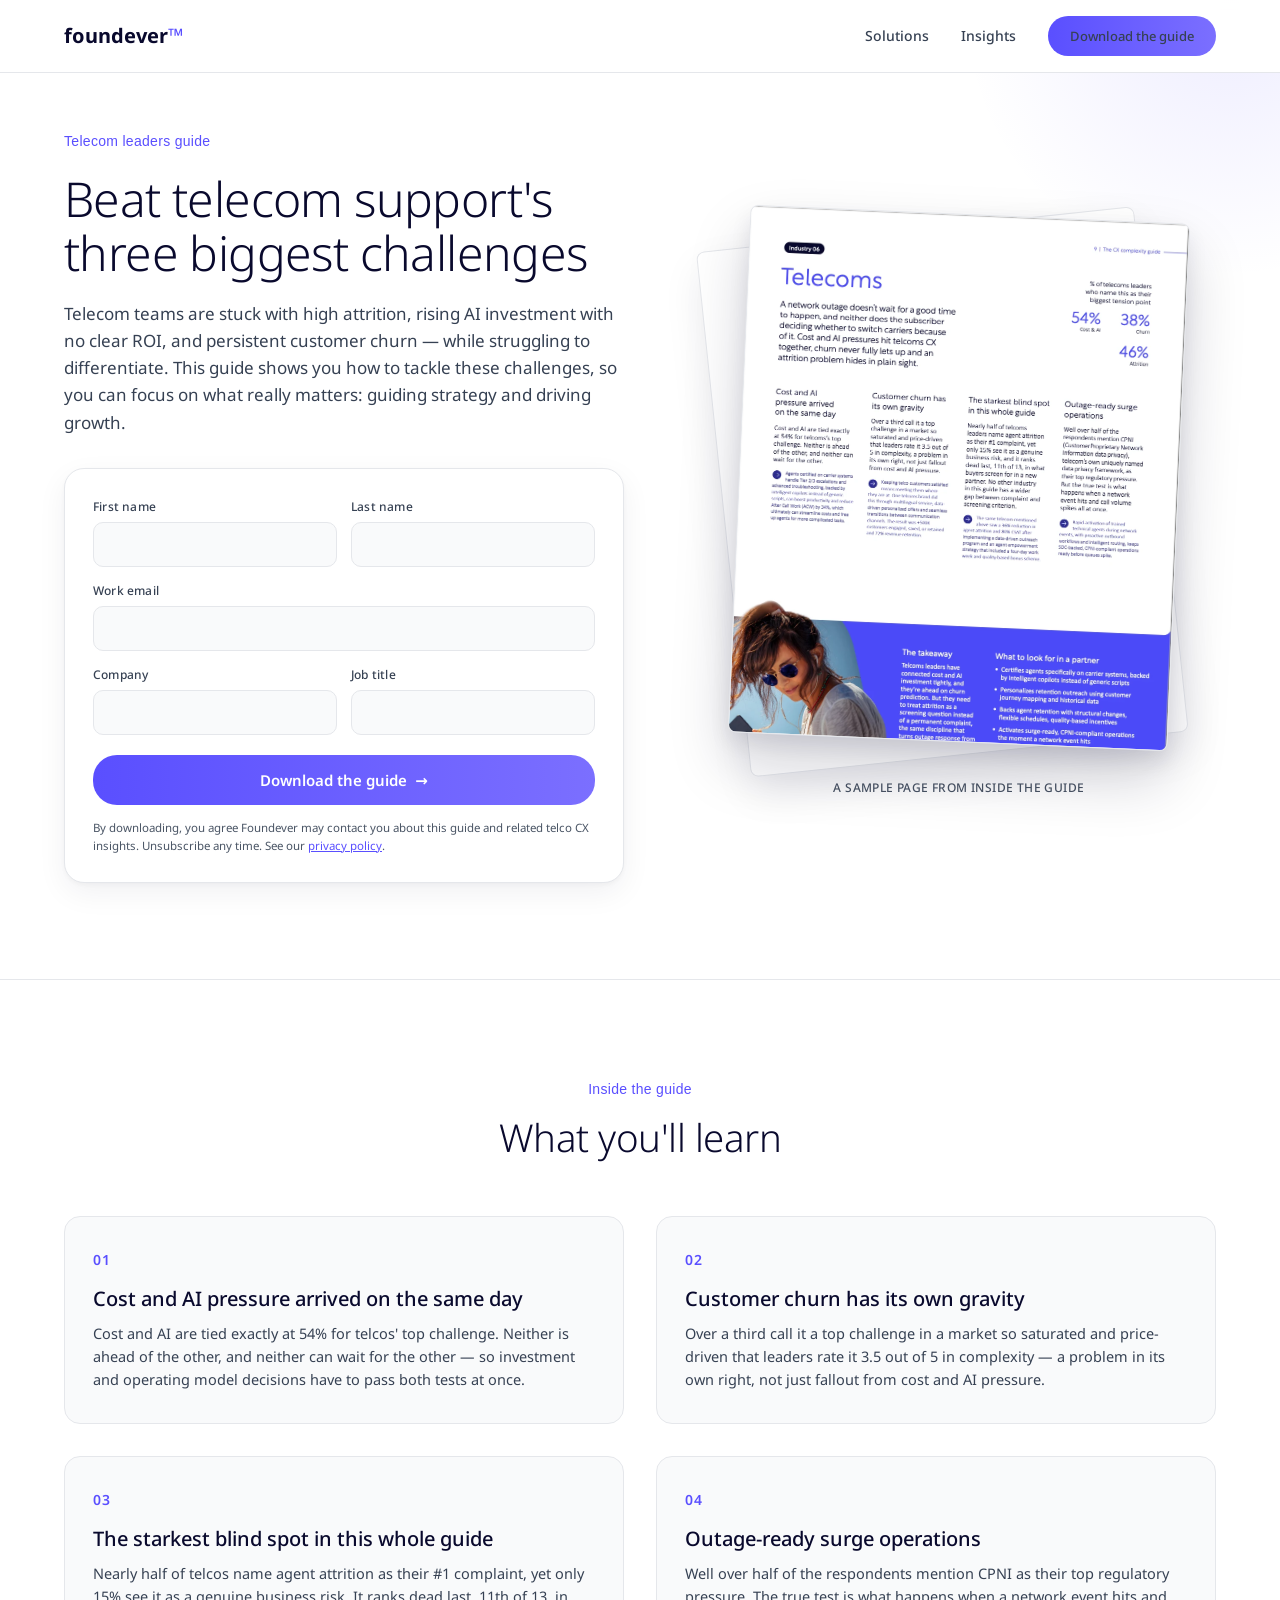
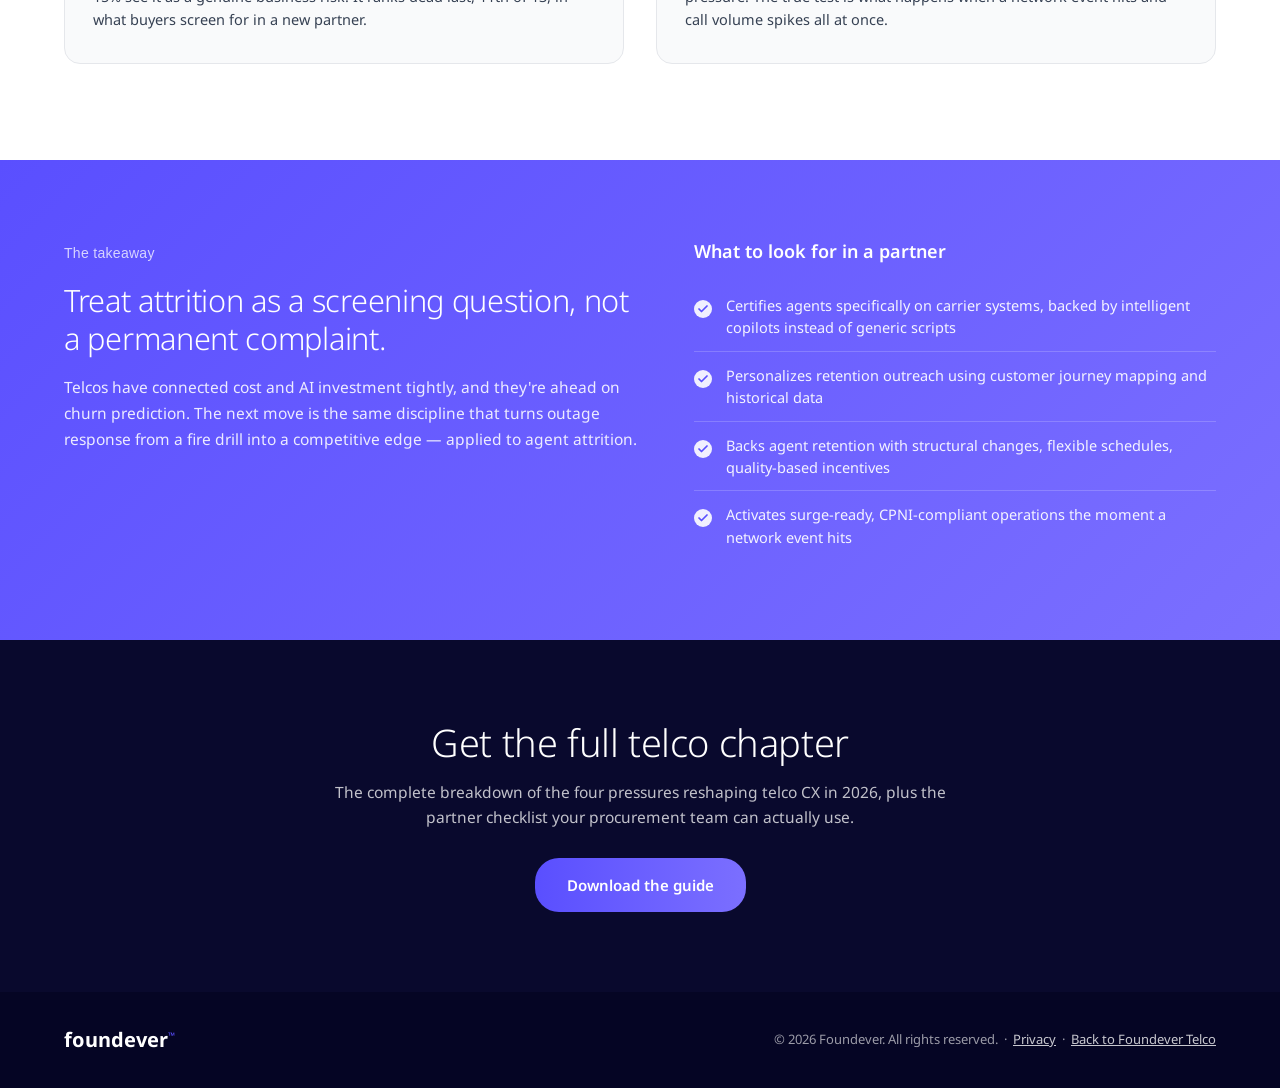
==== commit dfdb32c0: "Guide: white hero, "browsing-through" page preview, new copy - Eyebrow: "Telecom leaders guide" - H1" ====
--- a/guide/index.html
+++ b/guide/index.html
@@ -32,24 +32,9 @@
       <div class="guide-hero-grid">
 
         <div class="guide-hero-text">
-          <span class="eyebrow">The CX Complexity Guide — Telecoms</span>
-          <h1>The telco CX pressures hiding in plain sight</h1>
-          <p class="guide-hero-lede">A network outage doesn't wait for a good time to happen, and neither does the subscriber deciding whether to switch carriers because of it. Cost and AI pressures hit telcos together, churn never fully lets up, and an attrition problem hides in plain sight.</p>
-
-          <div class="guide-stats">
-            <div class="guide-stat">
-              <div class="guide-stat-num">54<span>%</span></div>
-              <div class="guide-stat-lbl">of telecoms leaders name Cost &amp; AI as their biggest tension point</div>
-            </div>
-            <div class="guide-stat">
-              <div class="guide-stat-num">38<span>%</span></div>
-              <div class="guide-stat-lbl">name Churn</div>
-            </div>
-            <div class="guide-stat">
-              <div class="guide-stat-num">46<span>%</span></div>
-              <div class="guide-stat-lbl">name Attrition</div>
-            </div>
-          </div>
+          <span class="eyebrow">Telecom leaders guide</span>
+          <h1>Beat telecom support's three biggest challenges</h1>
+          <p class="guide-hero-lede">Telecom teams are stuck with high attrition, rising AI investment with no clear ROI, and persistent customer churn &mdash; while struggling to differentiate. This guide shows you how to tackle these challenges, so you can focus on what really matters: guiding strategy and driving growth.</p>
 
           <form id="form" class="guide-form" onsubmit="return window.handleGuideSubmit(event);">
             <div class="guide-form-row">
@@ -85,16 +70,12 @@
 
         </div>
 
-        <aside class="guide-cover" aria-hidden="true">
-          <div class="guide-cover-stack">
-            <div class="guide-cover-art">
-              <div class="guide-cover-eyebrow">The CX Complexity Guide</div>
-              <div class="guide-cover-title">Telecoms</div>
-              <div class="guide-cover-sub">A Foundever report on the 2026 cost, AI, churn and attrition pressures reshaping telco CX.</div>
-              <div class="guide-cover-brand">foundever<span>&trade;</span></div>
-            </div>
-            <div class="guide-cover-shadow"></div>
+        <aside class="guide-preview" aria-hidden="true">
+          <div class="guide-preview-stack">
+            <div class="guide-preview-back"></div>
+            <img class="guide-preview-page" src="../assets/guide-telecoms-page.webp" alt="Sample page from the telecom leaders guide">
           </div>
+          <div class="guide-preview-caption">A sample page from inside the guide</div>
         </aside>
 
       </div>
--- a/guide/guide.css
+++ b/guide/guide.css
@@ -7,89 +7,66 @@
 
 .guide-page .container { max-width: 1200px; }
 
-/* ===== HERO ===== */
+/* ===== HERO (light) ===== */
 .guide-hero {
-  background: linear-gradient(180deg, var(--dark-navy) 0%, #110F3F 100%);
-  color: var(--white);
-  padding: 72px 0 96px;
+  background: var(--white);
+  color: var(--gray-text);
+  padding: 128px 0 96px;
   position: relative;
   overflow: hidden;
+  border-bottom: 1px solid var(--gray-medium);
 }
 .guide-hero::before {
   content: "";
   position: absolute;
-  top: -220px;
-  right: -180px;
+  top: -260px;
+  right: -220px;
   width: 540px;
   height: 540px;
-  background: radial-gradient(circle at center, rgba(123,111,255,0.35) 0%, rgba(123,111,255,0) 70%);
+  background: radial-gradient(circle at center, rgba(90,79,255,0.10) 0%, rgba(90,79,255,0) 70%);
   pointer-events: none;
 }
 
 .guide-hero-grid {
   display: grid;
-  grid-template-columns: 1.3fr 1fr;
+  grid-template-columns: 1.1fr 1fr;
   gap: 72px;
-  align-items: start;
+  align-items: center;
   position: relative;
   z-index: 1;
 }
 
 .guide-hero-text .eyebrow {
-  color: var(--purple-light);
+  color: var(--purple);
   margin-bottom: 20px;
 }
 
 .guide-hero-text h1 {
   font-family: var(--font);
   font-weight: 300;
-  font-size: clamp(34px, 4.2vw, 54px);
-  line-height: 1.1;
-  letter-spacing: -0.5px;
-  color: var(--white);
+  font-size: clamp(32px, 3.8vw, 48px);
+  line-height: 1.12;
+  letter-spacing: -0.6px;
+  color: var(--dark-navy);
   margin-bottom: 20px;
 }
 
 .guide-hero-lede {
   font-size: 17px;
   line-height: 1.6;
-  color: rgba(255,255,255,0.82);
+  color: var(--gray-text);
   max-width: 560px;
   margin-bottom: 32px;
 }
 
-/* Stat chips (54% / 38% / 46%) */
-.guide-stats {
-  display: grid;
-  grid-template-columns: repeat(3, auto);
-  gap: 32px 48px;
-  margin-bottom: 40px;
-  max-width: 560px;
-}
-.guide-stat-num {
-  font-size: clamp(36px, 3.6vw, 48px);
-  font-weight: 300;
-  color: var(--purple-light);
-  line-height: 1;
-  letter-spacing: -1px;
-}
-.guide-stat-num span { font-size: 0.6em; margin-left: 2px; }
-.guide-stat-lbl {
-  font-size: 12px;
-  line-height: 1.4;
-  color: rgba(255,255,255,0.72);
-  margin-top: 8px;
-  max-width: 160px;
-}
-
-/* ===== FORM ===== */
+/* ===== FORM (light) ===== */
 .guide-form {
-  background: rgba(255,255,255,0.06);
-  border: 1px solid rgba(255,255,255,0.14);
+  background: var(--white);
+  border: 1px solid var(--gray-medium);
   border-radius: 20px;
   padding: 28px;
   max-width: 560px;
-  backdrop-filter: blur(10px);
+  box-shadow: 0 10px 30px rgba(9, 9, 45, 0.06), 0 2px 4px rgba(9, 9, 45, 0.03);
 }
 .guide-form-row {
   display: grid;
@@ -104,25 +81,26 @@
   display: block;
   font-size: 12px;
   font-weight: 500;
-  color: rgba(255,255,255,0.78);
+  color: var(--gray-text);
   margin-bottom: 6px;
   letter-spacing: 0.2px;
 }
 .guide-form input {
   width: 100%;
-  background: rgba(255,255,255,0.08);
-  border: 1px solid rgba(255,255,255,0.18);
+  background: var(--gray-bg-alt);
+  border: 1px solid var(--gray-medium);
   border-radius: 10px;
   padding: 12px 14px;
-  color: var(--white);
+  color: var(--dark-navy);
   font-family: var(--font);
   font-size: 14px;
-  transition: border-color 0.15s, background 0.15s;
+  transition: border-color 0.15s, background 0.15s, box-shadow 0.15s;
 }
 .guide-form input:focus {
   outline: none;
-  border-color: var(--purple-light);
-  background: rgba(255,255,255,0.12);
+  border-color: var(--purple);
+  background: var(--white);
+  box-shadow: 0 0 0 3px rgba(90, 79, 255, 0.12);
 }
 .guide-submit {
   width: 100%;
@@ -141,83 +119,59 @@
 .guide-consent {
   font-size: 11.5px;
   line-height: 1.5;
-  color: rgba(255,255,255,0.58);
+  color: var(--gray-icon);
   margin-top: 14px;
 }
-.guide-consent a { color: rgba(255,255,255,0.78); text-decoration: underline; }
-
-/* ===== COVER MOCKUP ===== */
-.guide-cover {
+.guide-consent a { color: var(--purple); text-decoration: underline; }
+
+/* ===== PAGE PREVIEW (sample page, like browsing through) ===== */
+.guide-preview {
   position: relative;
   display: flex;
+  flex-direction: column;
+  align-items: center;
   justify-content: center;
-  align-items: flex-start;
-  padding-top: 20px;
-}
-.guide-cover-stack {
+}
+.guide-preview-stack {
   position: relative;
   width: 100%;
-  max-width: 360px;
-  aspect-ratio: 3 / 4;
-  transform: perspective(1200px) rotateY(-8deg) rotateX(4deg);
-  transform-origin: center center;
-}
-.guide-cover-art {
+  max-width: 440px;
+  aspect-ratio: 1 / 1.2;
+}
+.guide-preview-back {
   position: absolute;
   inset: 0;
-  background: linear-gradient(155deg, #1a1a5e 0%, #2a1f7d 55%, #5A4FFF 100%);
-  border-radius: 6px 14px 14px 6px;
+  background: var(--white);
+  border: 1px solid var(--gray-medium);
+  border-radius: 8px;
+  transform: rotate(-6deg) translate(-18px, 12px);
+  box-shadow: 0 18px 40px rgba(9, 9, 45, 0.08);
+}
+.guide-preview-page {
+  position: relative;
+  width: 100%;
+  height: 100%;
+  object-fit: cover;
+  object-position: top center;
+  background: var(--white);
+  border: 1px solid var(--gray-medium);
+  border-radius: 8px;
+  transform: rotate(2.5deg);
   box-shadow:
-    inset 6px 0 0 0 rgba(0,0,0,0.22),
-    0 30px 60px rgba(0,0,0,0.45),
-    0 10px 20px rgba(90,79,255,0.3);
-  padding: 42px 36px 32px 48px;
-  display: flex;
-  flex-direction: column;
-  color: var(--white);
-  overflow: hidden;
-}
-.guide-cover-art::after {
-  content: "";
-  position: absolute;
-  bottom: -40%;
-  right: -30%;
-  width: 320px;
-  height: 320px;
-  background: radial-gradient(circle at center, rgba(255,255,255,0.14) 0%, rgba(255,255,255,0) 70%);
-}
-.guide-cover-eyebrow {
-  font-size: 11px;
-  font-weight: 600;
-  letter-spacing: 1.4px;
+    0 30px 60px rgba(9, 9, 45, 0.18),
+    0 10px 20px rgba(9, 9, 45, 0.08);
+  transition: transform 0.4s ease;
+}
+.guide-preview-stack:hover .guide-preview-page {
+  transform: rotate(0deg) scale(1.015);
+}
+.guide-preview-caption {
+  margin-top: 36px;
+  font-size: 12px;
+  font-weight: 500;
+  letter-spacing: 0.4px;
   text-transform: uppercase;
-  color: var(--purple-light);
-  margin-bottom: 16px;
-}
-.guide-cover-title {
-  font-size: 44px;
-  font-weight: 300;
-  line-height: 1;
-  letter-spacing: -1px;
-  margin-bottom: 24px;
-}
-.guide-cover-sub {
-  font-size: 13px;
-  line-height: 1.5;
-  color: rgba(255,255,255,0.72);
-  max-width: 240px;
-  margin-top: auto;
-  margin-bottom: 24px;
-}
-.guide-cover-brand {
-  font-size: 14px;
-  font-weight: 600;
-  color: var(--white);
-}
-.guide-cover-brand span {
-  font-size: 9px;
-  vertical-align: super;
-  margin-left: 1px;
+  color: var(--gray-icon);
 }
 
 /* ===== INSIDE THE GUIDE ===== */
@@ -382,10 +336,8 @@
 /* ===== RESPONSIVE ===== */
 @media (max-width: 900px) {
   .guide-hero-grid { grid-template-columns: 1fr; gap: 48px; }
-  .guide-cover { padding-top: 0; }
-  .guide-cover-stack { max-width: 280px; margin: 0 auto; }
-  .guide-stats { grid-template-columns: repeat(3, 1fr); gap: 20px; }
-  .guide-stat-lbl { font-size: 11px; max-width: none; }
+  .guide-preview-stack { max-width: 340px; margin: 0 auto; }
+  .guide-preview-caption { margin-top: 28px; }
   .guide-inside-grid { grid-template-columns: 1fr; }
   .guide-takeaway-grid { grid-template-columns: 1fr; gap: 40px; }
 }
@@ -394,5 +346,4 @@
   .guide-inside { padding: 64px 0; }
   .guide-form { padding: 22px; }
   .guide-form-row { grid-template-columns: 1fr; gap: 0; }
-  .guide-stats { grid-template-columns: 1fr 1fr; }
-}
+}
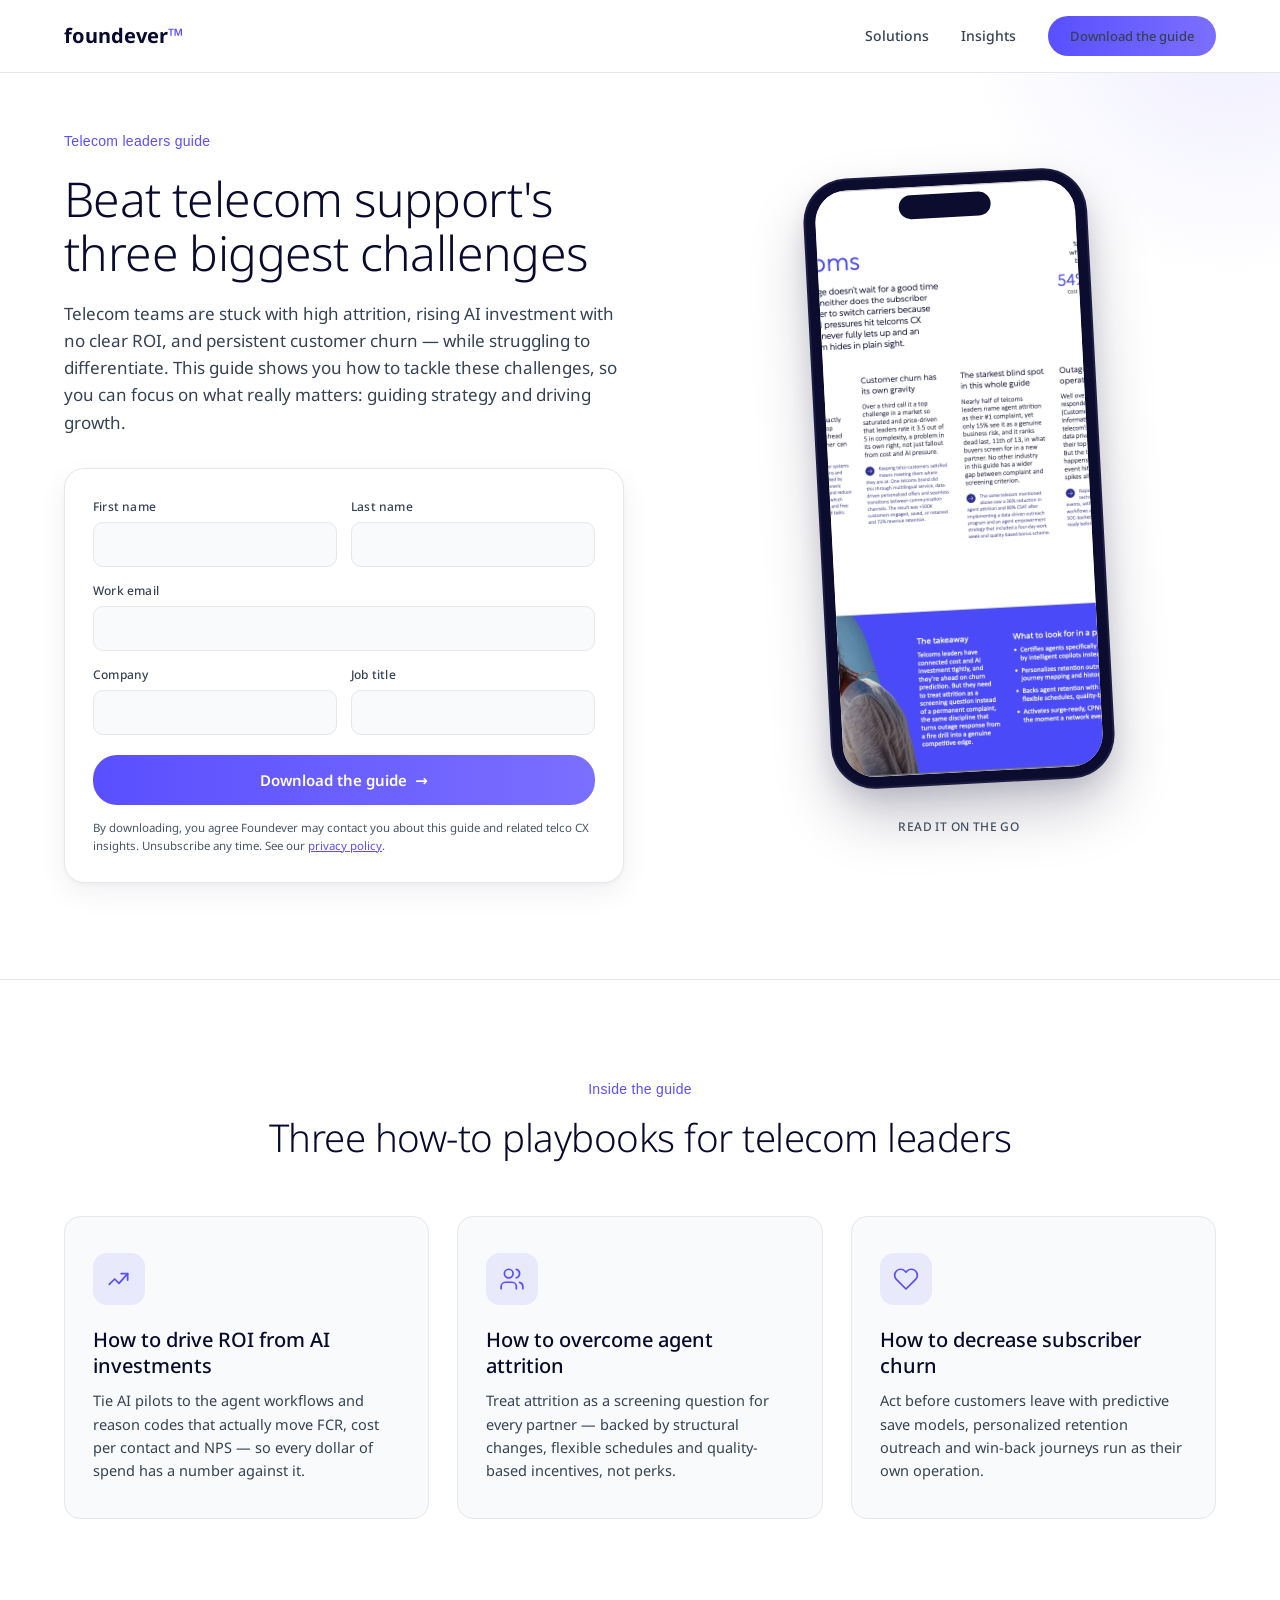
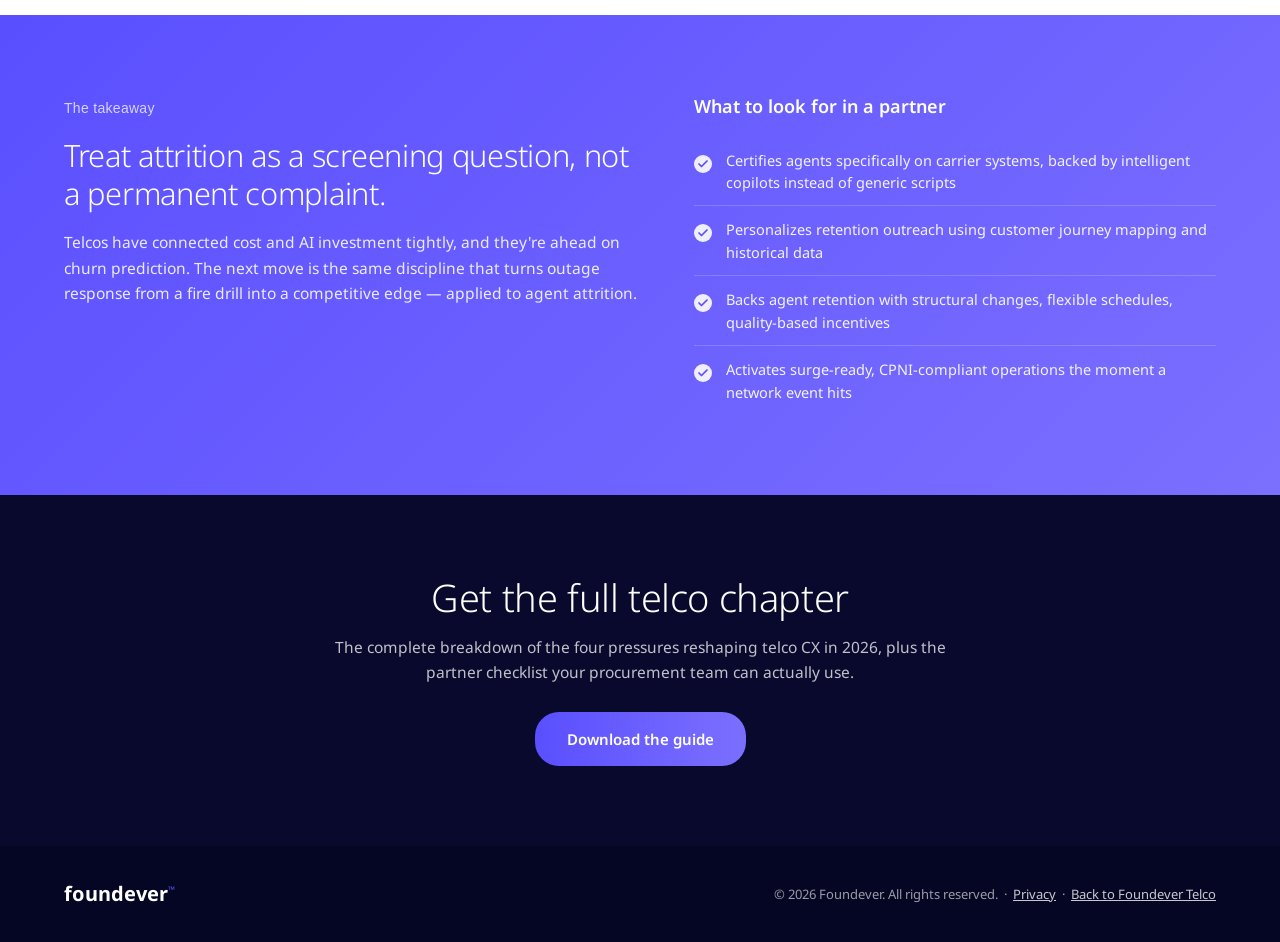
==== commit 5d0495f6: "Guide: 3 how-to cards + phone mockup for the preview - "What you'll learn" is now 3 cards with purpl" ====
--- a/guide/index.html
+++ b/guide/index.html
@@ -71,11 +71,13 @@
         </div>
 
         <aside class="guide-preview" aria-hidden="true">
-          <div class="guide-preview-stack">
-            <div class="guide-preview-back"></div>
-            <img class="guide-preview-page" src="../assets/guide-telecoms-page.webp" alt="Sample page from the telecom leaders guide">
-          </div>
-          <div class="guide-preview-caption">A sample page from inside the guide</div>
+          <div class="guide-phone">
+            <div class="guide-phone-notch"></div>
+            <div class="guide-phone-screen">
+              <img src="../assets/guide-telecoms-page.webp" alt="Guide preview on a phone">
+            </div>
+          </div>
+          <div class="guide-preview-caption">Read it on the go</div>
         </aside>
 
       </div>
@@ -87,32 +89,42 @@
     <div class="container">
       <div class="guide-inside-head">
         <span class="eyebrow">Inside the guide</span>
-        <h2>What you'll learn</h2>
+        <h2>Three how-to playbooks for telecom leaders</h2>
       </div>
       <div class="guide-inside-grid">
 
         <article class="guide-pillar">
-          <div class="guide-pillar-num">01</div>
-          <h3>Cost and AI pressure arrived on the same day</h3>
-          <p>Cost and AI are tied exactly at 54% for telcos' top challenge. Neither is ahead of the other, and neither can wait for the other &mdash; so investment and operating model decisions have to pass both tests at once.</p>
+          <div class="guide-pillar-icon" aria-hidden="true">
+            <svg viewBox="0 0 24 24" fill="none" stroke="currentColor" stroke-width="1.6" stroke-linecap="round" stroke-linejoin="round">
+              <path d="M3 17l5-5 4 4 8-9"/>
+              <polyline points="14 7 20 7 20 13"/>
+            </svg>
+          </div>
+          <h3>How to drive ROI from AI investments</h3>
+          <p>Tie AI pilots to the agent workflows and reason codes that actually move FCR, cost per contact and NPS &mdash; so every dollar of spend has a number against it.</p>
         </article>
 
         <article class="guide-pillar">
-          <div class="guide-pillar-num">02</div>
-          <h3>Customer churn has its own gravity</h3>
-          <p>Over a third call it a top challenge in a market so saturated and price-driven that leaders rate it 3.5 out of 5 in complexity &mdash; a problem in its own right, not just fallout from cost and AI pressure.</p>
+          <div class="guide-pillar-icon" aria-hidden="true">
+            <svg viewBox="0 0 24 24" fill="none" stroke="currentColor" stroke-width="1.6" stroke-linecap="round" stroke-linejoin="round">
+              <path d="M16 21v-2a4 4 0 0 0-4-4H6a4 4 0 0 0-4 4v2"/>
+              <circle cx="9" cy="7" r="4"/>
+              <path d="M22 21v-2a4 4 0 0 0-3-3.87"/>
+              <path d="M16 3.13a4 4 0 0 1 0 7.75"/>
+            </svg>
+          </div>
+          <h3>How to overcome agent attrition</h3>
+          <p>Treat attrition as a screening question for every partner &mdash; backed by structural changes, flexible schedules and quality-based incentives, not perks.</p>
         </article>
 
         <article class="guide-pillar">
-          <div class="guide-pillar-num">03</div>
-          <h3>The starkest blind spot in this whole guide</h3>
-          <p>Nearly half of telcos name agent attrition as their #1 complaint, yet only 15% see it as a genuine business risk. It ranks dead last, 11th of 13, in what buyers screen for in a new partner.</p>
-        </article>
-
-        <article class="guide-pillar">
-          <div class="guide-pillar-num">04</div>
-          <h3>Outage-ready surge operations</h3>
-          <p>Well over half of the respondents mention CPNI as their top regulatory pressure. The true test is what happens when a network event hits and call volume spikes all at once.</p>
+          <div class="guide-pillar-icon" aria-hidden="true">
+            <svg viewBox="0 0 24 24" fill="none" stroke="currentColor" stroke-width="1.6" stroke-linecap="round" stroke-linejoin="round">
+              <path d="M20.84 4.61a5.5 5.5 0 0 0-7.78 0L12 5.67l-1.06-1.06a5.5 5.5 0 1 0-7.78 7.78L12 21.23l8.84-8.84a5.5 5.5 0 0 0 0-7.78z"/>
+            </svg>
+          </div>
+          <h3>How to decrease subscriber churn</h3>
+          <p>Act before customers leave with predictive save models, personalized retention outreach and win-back journeys run as their own operation.</p>
         </article>
 
       </div>
--- a/guide/guide.css
+++ b/guide/guide.css
@@ -124,7 +124,7 @@
 }
 .guide-consent a { color: var(--purple); text-decoration: underline; }
 
-/* ===== PAGE PREVIEW (sample page, like browsing through) ===== */
+/* ===== PHONE MOCKUP (sample page, as if reading on mobile) ===== */
 .guide-preview {
   position: relative;
   display: flex;
@@ -132,38 +132,46 @@
   align-items: center;
   justify-content: center;
 }
-.guide-preview-stack {
+.guide-phone {
+  position: relative;
+  width: 280px;
+  aspect-ratio: 9 / 19.5;
+  background: #0C0C2E;
+  border-radius: 42px;
+  padding: 10px;
+  box-shadow:
+    0 0 0 2px #1D1D44,
+    0 30px 60px rgba(9, 9, 45, 0.22),
+    0 12px 24px rgba(9, 9, 45, 0.12);
+  transform: rotate(-3deg);
+  transition: transform 0.5s ease;
+}
+.guide-phone:hover { transform: rotate(0deg); }
+.guide-phone-notch {
+  position: absolute;
+  top: 18px;
+  left: 50%;
+  transform: translateX(-50%);
+  width: 92px;
+  height: 24px;
+  background: #0C0C2E;
+  border-radius: 14px;
+  z-index: 2;
+}
+.guide-phone-screen {
   position: relative;
   width: 100%;
-  max-width: 440px;
-  aspect-ratio: 1 / 1.2;
-}
-.guide-preview-back {
-  position: absolute;
-  inset: 0;
-  background: var(--white);
-  border: 1px solid var(--gray-medium);
-  border-radius: 8px;
-  transform: rotate(-6deg) translate(-18px, 12px);
-  box-shadow: 0 18px 40px rgba(9, 9, 45, 0.08);
-}
-.guide-preview-page {
-  position: relative;
+  height: 100%;
+  border-radius: 32px;
+  overflow: hidden;
+  background: var(--white);
+}
+.guide-phone-screen img {
   width: 100%;
   height: 100%;
   object-fit: cover;
   object-position: top center;
-  background: var(--white);
-  border: 1px solid var(--gray-medium);
-  border-radius: 8px;
-  transform: rotate(2.5deg);
-  box-shadow:
-    0 30px 60px rgba(9, 9, 45, 0.18),
-    0 10px 20px rgba(9, 9, 45, 0.08);
-  transition: transform 0.4s ease;
-}
-.guide-preview-stack:hover .guide-preview-page {
-  transform: rotate(0deg) scale(1.015);
+  display: block;
 }
 .guide-preview-caption {
   margin-top: 36px;
@@ -192,26 +200,34 @@
 }
 .guide-inside-grid {
   display: grid;
-  grid-template-columns: repeat(2, 1fr);
-  gap: 32px;
+  grid-template-columns: repeat(3, 1fr);
+  gap: 28px;
 }
 .guide-pillar {
   background: var(--gray-bg-alt);
   border: 1px solid var(--gray-medium);
   border-radius: 16px;
-  padding: 32px 28px;
+  padding: 36px 28px;
   transition: border-color 0.2s, transform 0.2s;
 }
 .guide-pillar:hover {
   border-color: var(--purple-light);
   transform: translateY(-2px);
 }
-.guide-pillar-num {
-  font-size: 14px;
-  font-weight: 600;
+.guide-pillar-icon {
+  width: 52px;
+  height: 52px;
+  border-radius: 14px;
+  background: var(--purple-bg);
   color: var(--purple);
-  letter-spacing: 1px;
-  margin-bottom: 14px;
+  display: flex;
+  align-items: center;
+  justify-content: center;
+  margin-bottom: 22px;
+}
+.guide-pillar-icon svg {
+  width: 26px;
+  height: 26px;
 }
 .guide-pillar h3 {
   font-size: 20px;
@@ -339,6 +355,7 @@
   .guide-preview-stack { max-width: 340px; margin: 0 auto; }
   .guide-preview-caption { margin-top: 28px; }
   .guide-inside-grid { grid-template-columns: 1fr; }
+  .guide-phone { width: 240px; transform: rotate(0deg); }
   .guide-takeaway-grid { grid-template-columns: 1fr; gap: 40px; }
 }
 @media (max-width: 600px) {
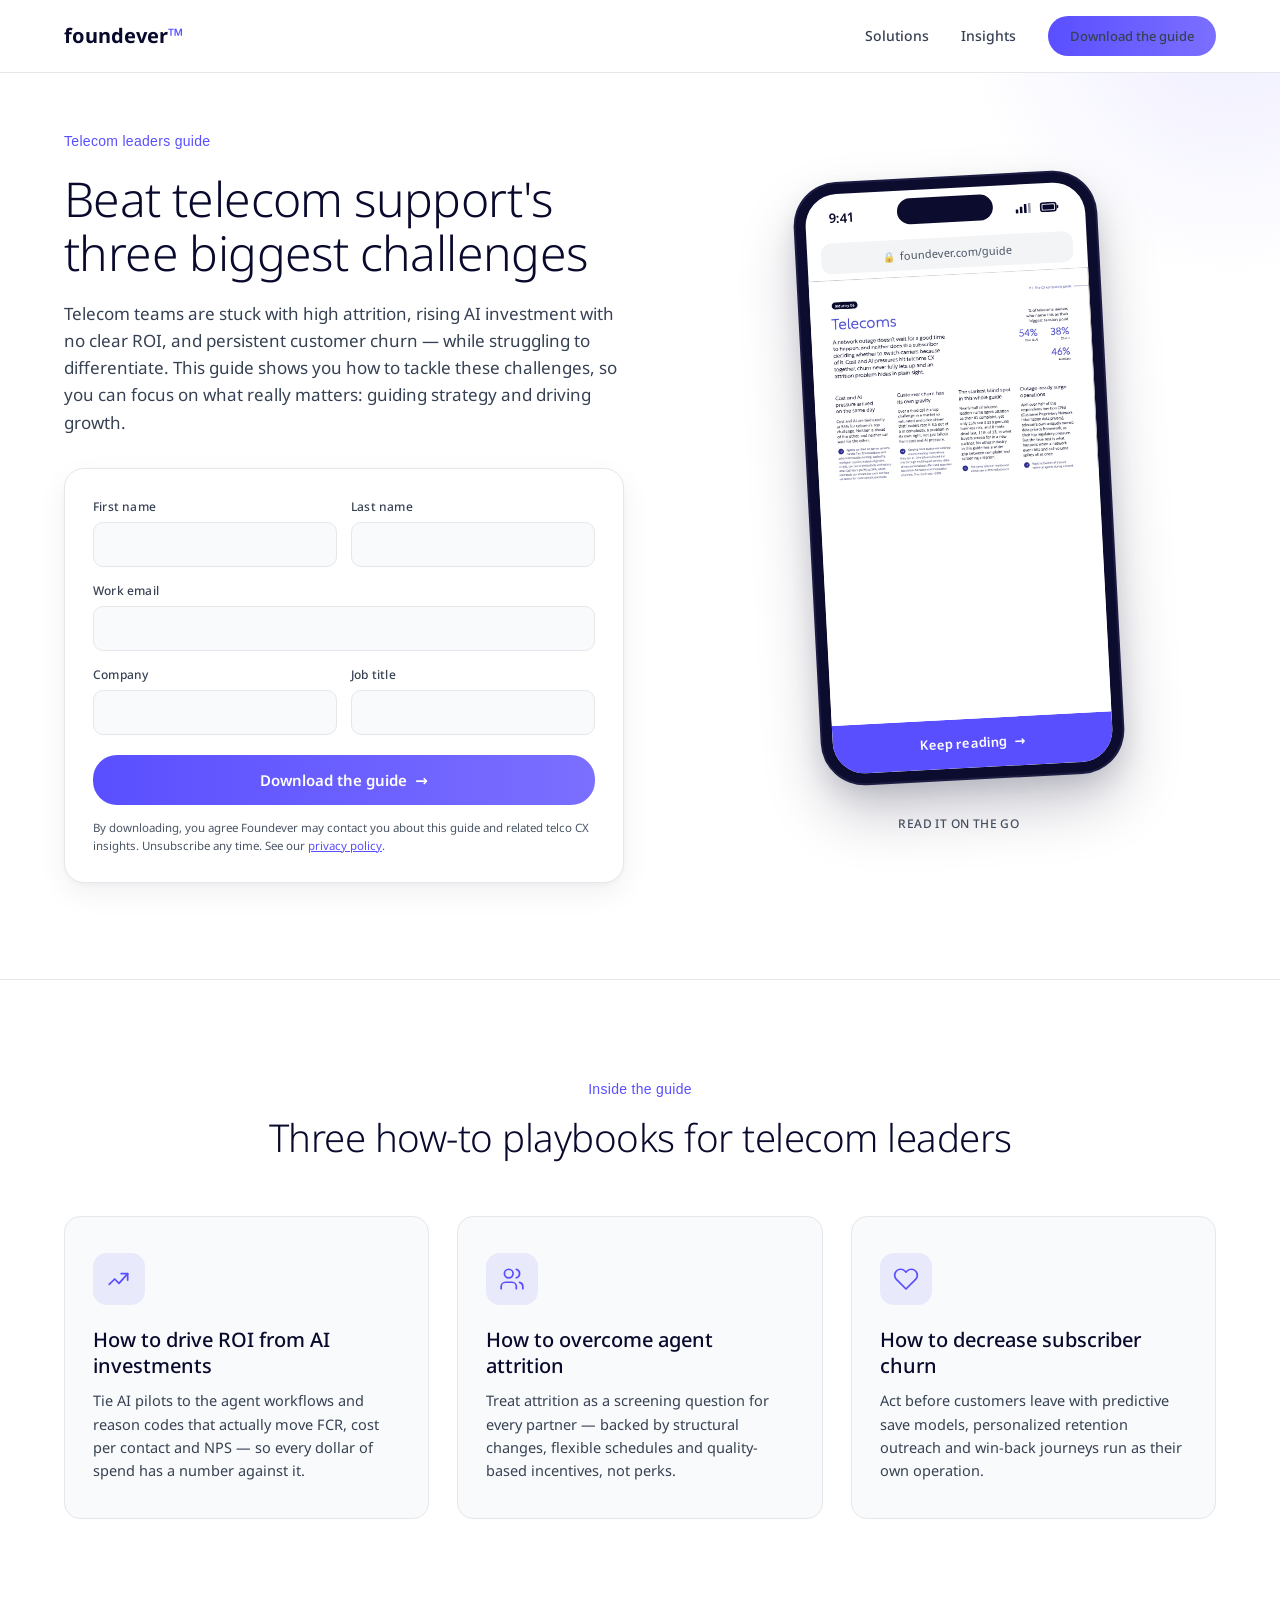
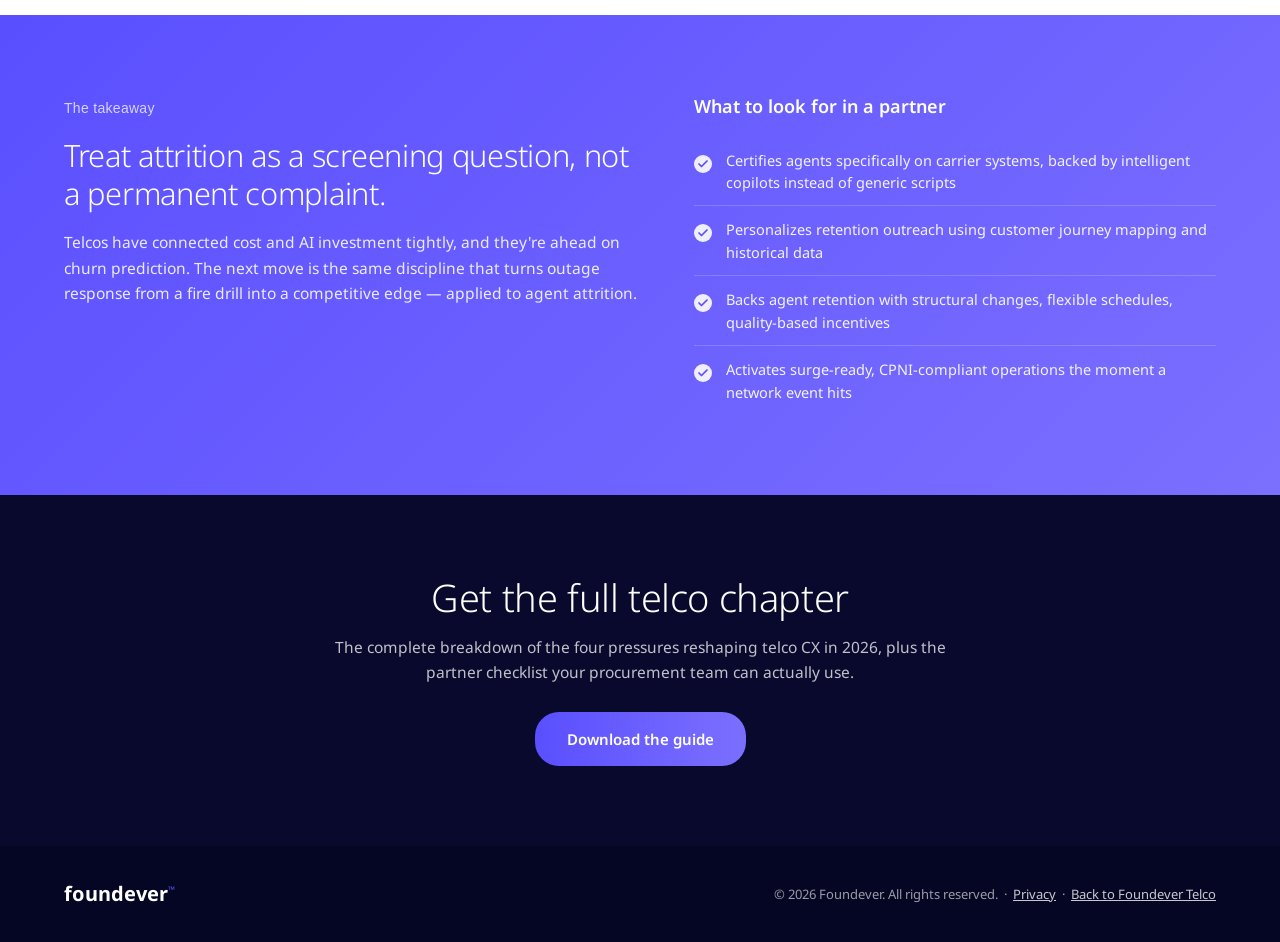
==== commit ff7aef34: "Guide: phone mockup gets real mobile UX chrome - Cropped the guide page to the top portion (title + " ====
--- a/guide/index.html
+++ b/guide/index.html
@@ -10,7 +10,7 @@
   <link rel="preconnect" href="https://fonts.gstatic.com" crossorigin>
   <link href="https://fonts.googleapis.com/css2?family=Noto+Sans:wght@300;400;500;600;700;800;900&display=swap" rel="stylesheet">
   <link rel="stylesheet" href="../styles.css?v=22">
-  <link rel="stylesheet" href="guide.css?v=1">
+  <link rel="stylesheet" href="guide.css?v=3">
 </head>
 <body class="guide-page">
 
@@ -74,7 +74,22 @@
           <div class="guide-phone">
             <div class="guide-phone-notch"></div>
             <div class="guide-phone-screen">
-              <img src="../assets/guide-telecoms-page.webp" alt="Guide preview on a phone">
+              <div class="guide-phone-statusbar">
+                <span class="guide-phone-time">9:41</span>
+                <span class="guide-phone-icons">
+                  <svg viewBox="0 0 20 12" width="18" height="10" fill="currentColor"><rect x="0" y="7" width="3" height="5" rx="0.5"/><rect x="5" y="4" width="3" height="8" rx="0.5"/><rect x="10" y="1" width="3" height="11" rx="0.5"/><rect x="15" y="0" width="3" height="12" rx="0.5" fill-opacity="0.4"/></svg>
+                  <svg viewBox="0 0 24 12" width="22" height="10" fill="none" stroke="currentColor" stroke-width="2"><rect x="1" y="1" width="18" height="10" rx="2.5"/><rect x="3" y="3" width="14" height="6" rx="1" fill="currentColor" stroke="none"/><rect x="20" y="4" width="2" height="4" rx="1" fill="currentColor" stroke="none"/></svg>
+                </span>
+              </div>
+              <div class="guide-phone-urlbar">
+                <span class="guide-phone-lock">&#128274;</span>
+                foundever.com/guide
+              </div>
+              <div class="guide-phone-page">
+                <img src="../assets/guide-telecoms-page-top.webp" alt="Top of the telecom leaders guide on a phone">
+                <div class="guide-phone-fade"></div>
+              </div>
+              <div class="guide-phone-cta">Keep reading <span>&rarr;</span></div>
             </div>
           </div>
           <div class="guide-preview-caption">Read it on the go</div>
--- a/guide/guide.css
+++ b/guide/guide.css
@@ -134,8 +134,8 @@
 }
 .guide-phone {
   position: relative;
-  width: 280px;
-  aspect-ratio: 9 / 19.5;
+  width: 300px;
+  aspect-ratio: 9 / 18;
   background: #0C0C2E;
   border-radius: 42px;
   padding: 10px;
@@ -152,11 +152,11 @@
   top: 18px;
   left: 50%;
   transform: translateX(-50%);
-  width: 92px;
-  height: 24px;
+  width: 96px;
+  height: 26px;
   background: #0C0C2E;
   border-radius: 14px;
-  z-index: 2;
+  z-index: 3;
 }
 .guide-phone-screen {
   position: relative;
@@ -165,14 +165,78 @@
   border-radius: 32px;
   overflow: hidden;
   background: var(--white);
-}
-.guide-phone-screen img {
+  display: flex;
+  flex-direction: column;
+}
+
+/* iOS-style status bar */
+.guide-phone-statusbar {
+  display: flex;
+  justify-content: space-between;
+  align-items: center;
+  padding: 14px 24px 4px;
+  font-size: 13px;
+  font-weight: 600;
+  color: var(--dark-navy);
+  flex-shrink: 0;
+}
+.guide-phone-icons {
+  display: inline-flex;
+  gap: 6px;
+  align-items: center;
+}
+
+/* Fake URL bar (reader context) */
+.guide-phone-urlbar {
+  margin: 10px 14px 6px;
+  padding: 7px 12px;
+  background: var(--gray-bg);
+  border-radius: 10px;
+  font-size: 11px;
+  color: var(--gray-icon);
+  display: flex;
+  align-items: center;
+  gap: 6px;
+  justify-content: center;
+  flex-shrink: 0;
+}
+.guide-phone-lock { font-size: 10px; opacity: 0.7; }
+
+/* Page area */
+.guide-phone-page {
+  position: relative;
+  flex: 1;
+  overflow: hidden;
+  background: var(--white);
+}
+.guide-phone-page img {
   width: 100%;
-  height: 100%;
-  object-fit: cover;
-  object-position: top center;
+  height: auto;
   display: block;
 }
+/* Soft fade suggests more content below */
+.guide-phone-fade {
+  position: absolute;
+  left: 0;
+  right: 0;
+  bottom: 0;
+  height: 50px;
+  background: linear-gradient(180deg, rgba(255,255,255,0) 0%, rgba(255,255,255,1) 90%);
+  pointer-events: none;
+}
+
+/* Reader CTA pinned at bottom */
+.guide-phone-cta {
+  flex-shrink: 0;
+  background: var(--purple);
+  color: var(--white);
+  text-align: center;
+  padding: 14px;
+  font-size: 13px;
+  font-weight: 600;
+  letter-spacing: 0.2px;
+}
+.guide-phone-cta span { display: inline-block; margin-left: 4px; }
 .guide-preview-caption {
   margin-top: 36px;
   font-size: 12px;
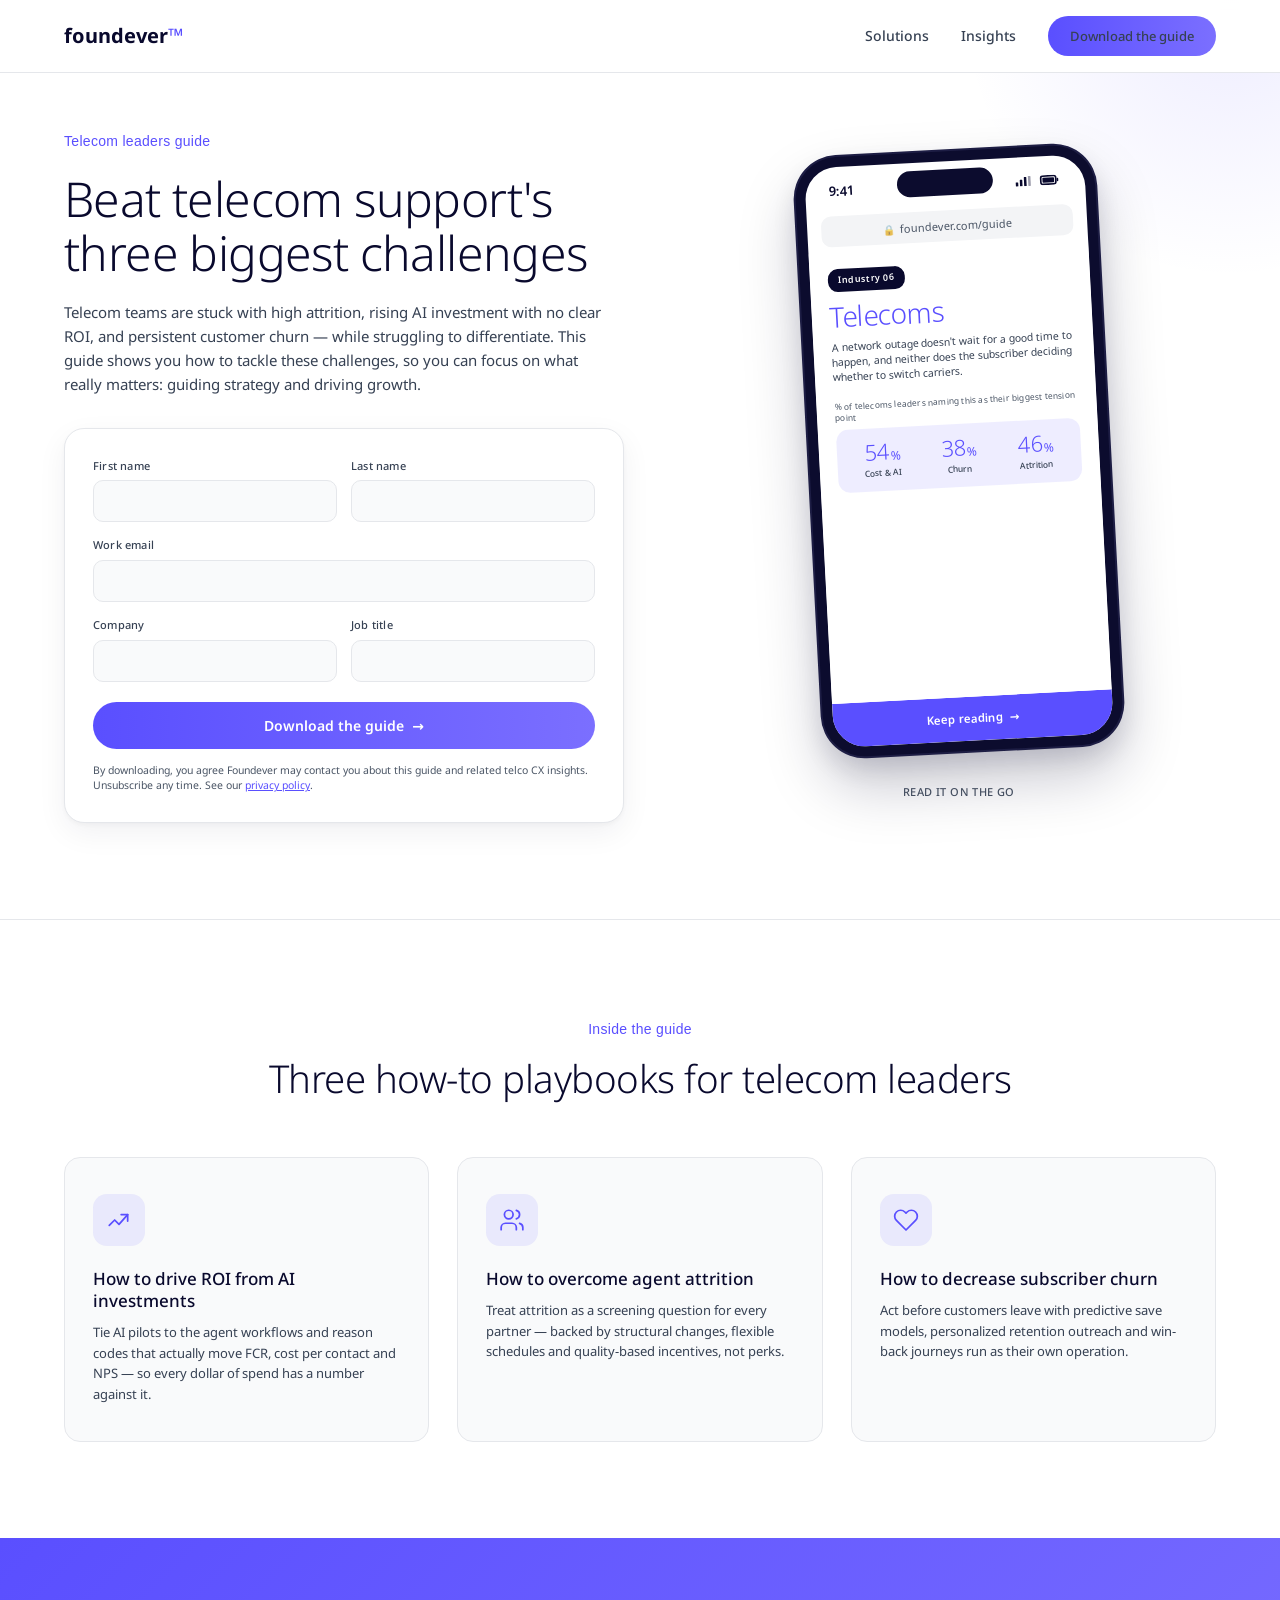
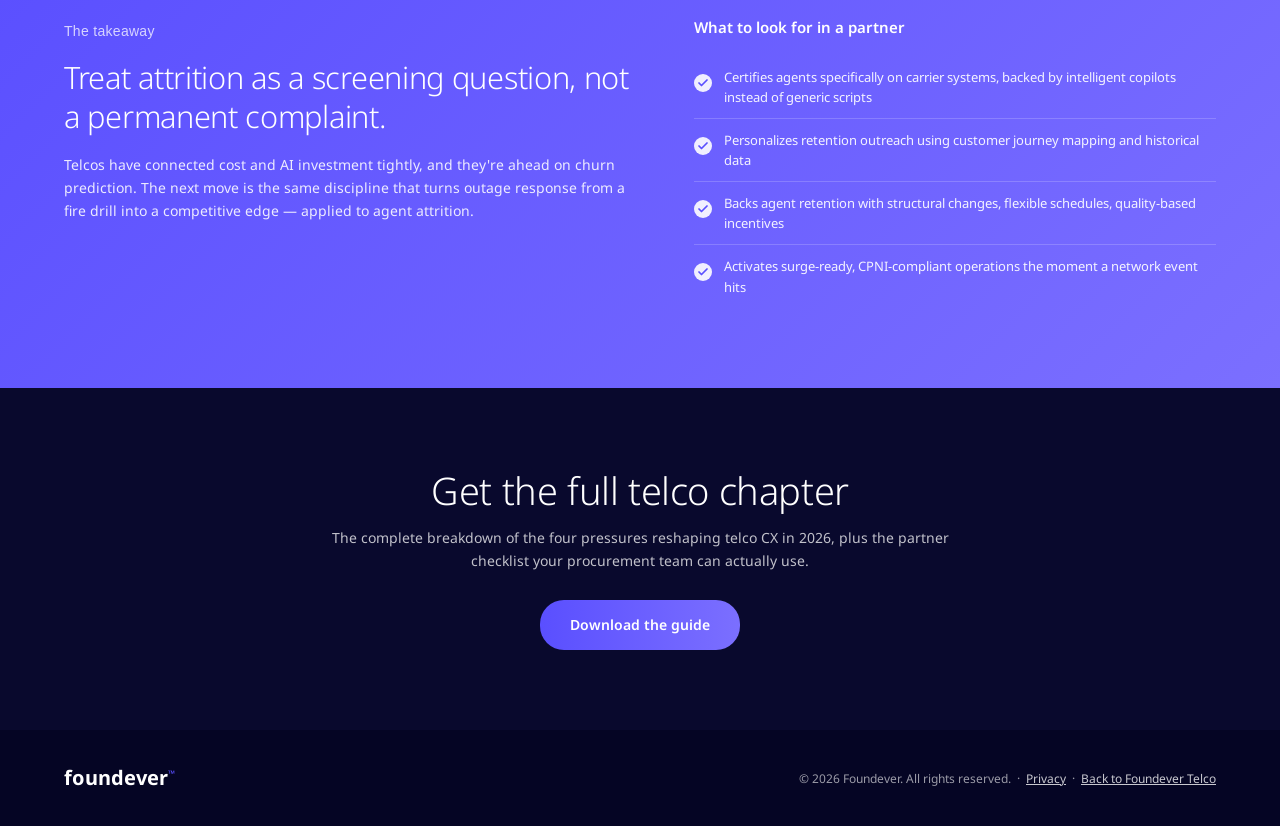
==== commit 0319e4b3: "Guide: tighter type + HTML phone screen (title + results bar) - Shrank body-copy sizes 1-2px across " ====
--- a/guide/index.html
+++ b/guide/index.html
@@ -10,7 +10,7 @@
   <link rel="preconnect" href="https://fonts.gstatic.com" crossorigin>
   <link href="https://fonts.googleapis.com/css2?family=Noto+Sans:wght@300;400;500;600;700;800;900&display=swap" rel="stylesheet">
   <link rel="stylesheet" href="../styles.css?v=22">
-  <link rel="stylesheet" href="guide.css?v=3">
+  <link rel="stylesheet" href="guide.css?v=4">
 </head>
 <body class="guide-page">
 
@@ -86,7 +86,24 @@
                 foundever.com/guide
               </div>
               <div class="guide-phone-page">
-                <img src="../assets/guide-telecoms-page-top.webp" alt="Top of the telecom leaders guide on a phone">
+                <div class="guide-phone-tag">Industry 06</div>
+                <div class="guide-phone-title">Telecoms</div>
+                <p class="guide-phone-dek">A network outage doesn't wait for a good time to happen, and neither does the subscriber deciding whether to switch carriers.</p>
+                <div class="guide-phone-stats-head">% of telecoms leaders naming this as their biggest tension point</div>
+                <div class="guide-phone-stats">
+                  <div class="guide-phone-stat">
+                    <div class="guide-phone-stat-num">54<span>%</span></div>
+                    <div class="guide-phone-stat-lbl">Cost &amp; AI</div>
+                  </div>
+                  <div class="guide-phone-stat">
+                    <div class="guide-phone-stat-num">38<span>%</span></div>
+                    <div class="guide-phone-stat-lbl">Churn</div>
+                  </div>
+                  <div class="guide-phone-stat">
+                    <div class="guide-phone-stat-num">46<span>%</span></div>
+                    <div class="guide-phone-stat-lbl">Attrition</div>
+                  </div>
+                </div>
                 <div class="guide-phone-fade"></div>
               </div>
               <div class="guide-phone-cta">Keep reading <span>&rarr;</span></div>
--- a/guide/guide.css
+++ b/guide/guide.css
@@ -52,10 +52,10 @@
 }
 
 .guide-hero-lede {
-  font-size: 17px;
+  font-size: 15px;
   line-height: 1.6;
   color: var(--gray-text);
-  max-width: 560px;
+  max-width: 540px;
   margin-bottom: 32px;
 }
 
@@ -79,7 +79,7 @@
 }
 .guide-form label span {
   display: block;
-  font-size: 12px;
+  font-size: 11px;
   font-weight: 500;
   color: var(--gray-text);
   margin-bottom: 6px;
@@ -90,10 +90,10 @@
   background: var(--gray-bg-alt);
   border: 1px solid var(--gray-medium);
   border-radius: 10px;
-  padding: 12px 14px;
+  padding: 11px 14px;
   color: var(--dark-navy);
   font-family: var(--font);
-  font-size: 14px;
+  font-size: 13px;
   transition: border-color 0.15s, background 0.15s, box-shadow 0.15s;
 }
 .guide-form input:focus {
@@ -105,9 +105,9 @@
 .guide-submit {
   width: 100%;
   justify-content: center;
-  padding: 15px 28px;
+  padding: 14px 28px;
   margin-top: 6px;
-  font-size: 15px;
+  font-size: 14px;
 }
 .guide-submit-arrow {
   display: inline-block;
@@ -117,7 +117,7 @@
 .guide-submit:disabled { opacity: 0.65; cursor: wait; }
 
 .guide-consent {
-  font-size: 11.5px;
+  font-size: 10.5px;
   line-height: 1.5;
   color: var(--gray-icon);
   margin-top: 14px;
@@ -202,25 +202,85 @@
 }
 .guide-phone-lock { font-size: 10px; opacity: 0.7; }
 
-/* Page area */
+/* Page area (HTML content, phone-native typography) */
 .guide-phone-page {
   position: relative;
   flex: 1;
   overflow: hidden;
   background: var(--white);
-}
-.guide-phone-page img {
-  width: 100%;
-  height: auto;
-  display: block;
-}
+  padding: 16px 18px 0;
+  display: flex;
+  flex-direction: column;
+}
+.guide-phone-tag {
+  display: inline-block;
+  background: var(--dark-navy);
+  color: var(--white);
+  font-size: 9px;
+  font-weight: 600;
+  letter-spacing: 0.6px;
+  padding: 4px 10px;
+  border-radius: 10px;
+  margin-bottom: 10px;
+  align-self: flex-start;
+}
+.guide-phone-title {
+  font-size: 28px;
+  font-weight: 300;
+  line-height: 1;
+  color: var(--purple);
+  letter-spacing: -0.5px;
+  margin-bottom: 10px;
+}
+.guide-phone-dek {
+  font-size: 10.5px;
+  line-height: 1.45;
+  color: var(--gray-text);
+  margin-bottom: 16px;
+}
+
+/* Results bar: 3 stats in a row, tight phone layout */
+.guide-phone-stats-head {
+  font-size: 8.5px;
+  line-height: 1.3;
+  color: var(--gray-icon);
+  letter-spacing: 0.2px;
+  margin-bottom: 6px;
+}
+.guide-phone-stats {
+  display: grid;
+  grid-template-columns: repeat(3, 1fr);
+  gap: 6px;
+  background: var(--purple-bg);
+  border-radius: 12px;
+  padding: 12px 10px;
+}
+.guide-phone-stat {
+  text-align: center;
+}
+.guide-phone-stat-num {
+  font-size: 22px;
+  font-weight: 300;
+  line-height: 1;
+  color: var(--purple);
+  letter-spacing: -0.5px;
+}
+.guide-phone-stat-num span { font-size: 0.55em; margin-left: 1px; font-weight: 400; }
+.guide-phone-stat-lbl {
+  font-size: 8.5px;
+  font-weight: 500;
+  color: var(--gray-text);
+  margin-top: 4px;
+  letter-spacing: 0.1px;
+}
+
 /* Soft fade suggests more content below */
 .guide-phone-fade {
   position: absolute;
   left: 0;
   right: 0;
   bottom: 0;
-  height: 50px;
+  height: 32px;
   background: linear-gradient(180deg, rgba(255,255,255,0) 0%, rgba(255,255,255,1) 90%);
   pointer-events: none;
 }
@@ -231,15 +291,15 @@
   background: var(--purple);
   color: var(--white);
   text-align: center;
-  padding: 14px;
-  font-size: 13px;
+  padding: 13px;
+  font-size: 11.5px;
   font-weight: 600;
   letter-spacing: 0.2px;
 }
 .guide-phone-cta span { display: inline-block; margin-left: 4px; }
 .guide-preview-caption {
-  margin-top: 36px;
-  font-size: 12px;
+  margin-top: 32px;
+  font-size: 11px;
   font-weight: 500;
   letter-spacing: 0.4px;
   text-transform: uppercase;
@@ -294,14 +354,14 @@
   height: 26px;
 }
 .guide-pillar h3 {
-  font-size: 20px;
+  font-size: 17px;
   font-weight: 500;
   line-height: 1.3;
   color: var(--dark-navy);
   margin-bottom: 10px;
 }
 .guide-pillar p {
-  font-size: 14.5px;
+  font-size: 13px;
   line-height: 1.6;
   color: var(--gray-text);
 }
@@ -332,12 +392,12 @@
   color: var(--white);
 }
 .guide-takeaway-left p {
-  font-size: 15.5px;
+  font-size: 14px;
   line-height: 1.65;
   color: rgba(255,255,255,0.88);
 }
 .guide-takeaway-right h3 {
-  font-size: 18px;
+  font-size: 15px;
   font-weight: 600;
   color: var(--white);
   margin-bottom: 18px;
@@ -348,8 +408,8 @@
 }
 .guide-check-list li {
   position: relative;
-  padding: 12px 0 12px 32px;
-  font-size: 14.5px;
+  padding: 11px 0 11px 30px;
+  font-size: 13px;
   line-height: 1.55;
   color: rgba(255,255,255,0.92);
   border-top: 1px solid rgba(255,255,255,0.18);
@@ -385,14 +445,14 @@
   color: var(--white);
 }
 .guide-final-cta p {
-  font-size: 15.5px;
+  font-size: 14px;
   line-height: 1.6;
   color: rgba(255,255,255,0.75);
   margin-bottom: 28px;
 }
 .guide-final-btn {
-  padding: 15px 32px;
-  font-size: 15px;
+  padding: 14px 30px;
+  font-size: 14px;
 }
 
 /* ===== FOOTER ===== */
@@ -400,7 +460,7 @@
   background: #050524;
   color: rgba(255,255,255,0.6);
   padding: 32px 0;
-  font-size: 13px;
+  font-size: 12px;
 }
 .guide-footer .container {
   display: flex;
